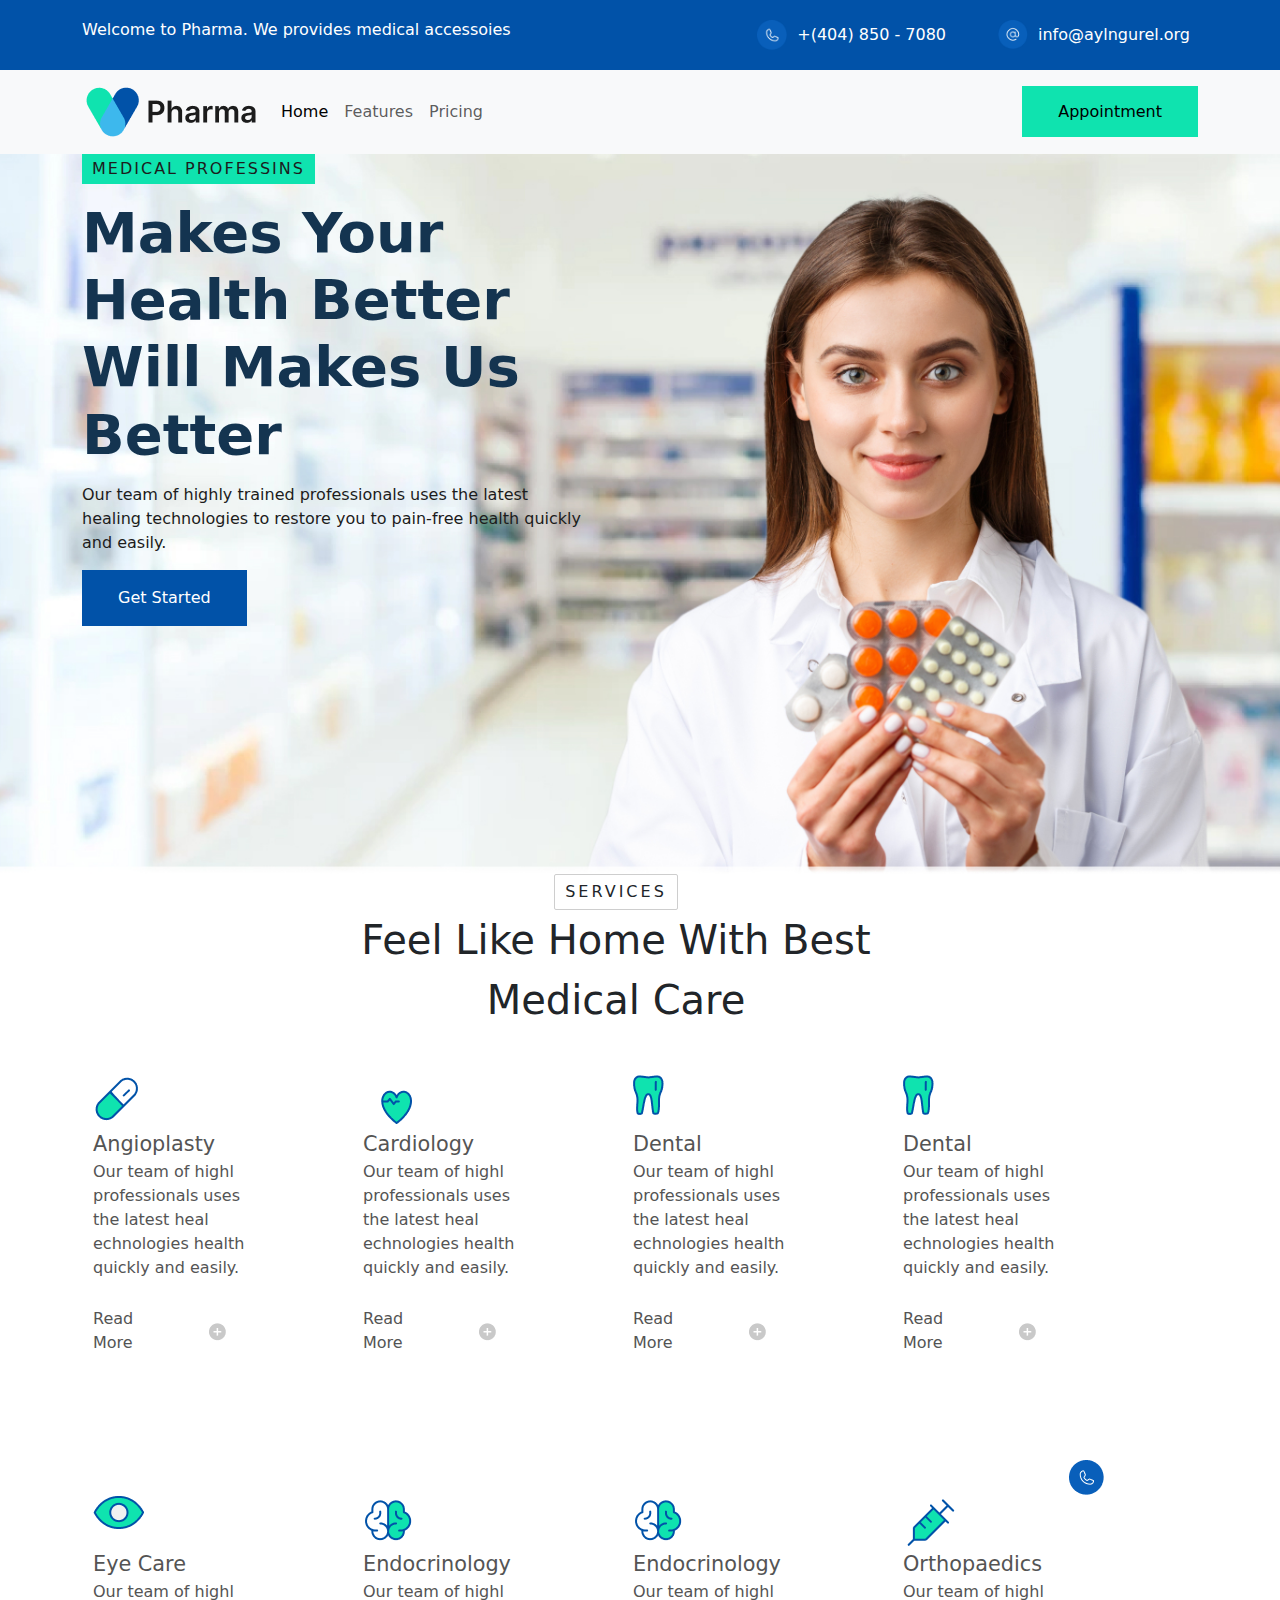
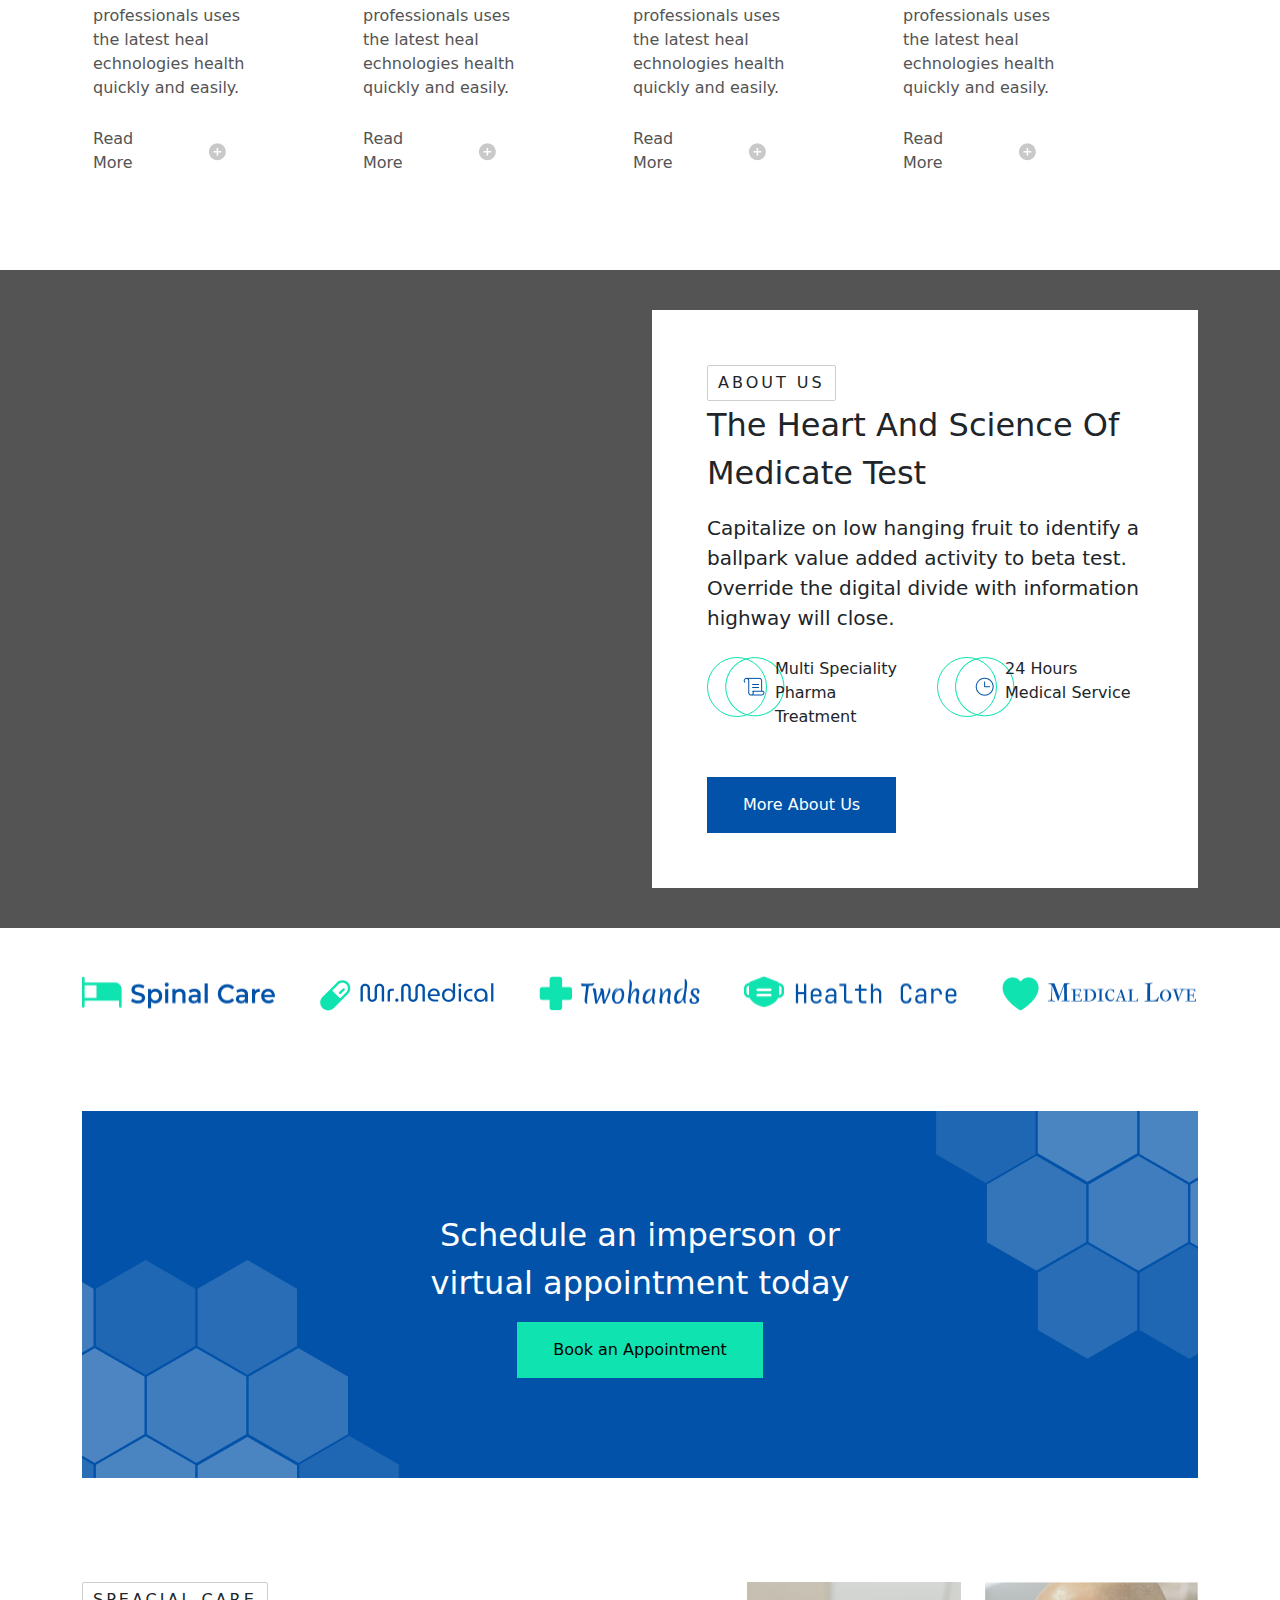
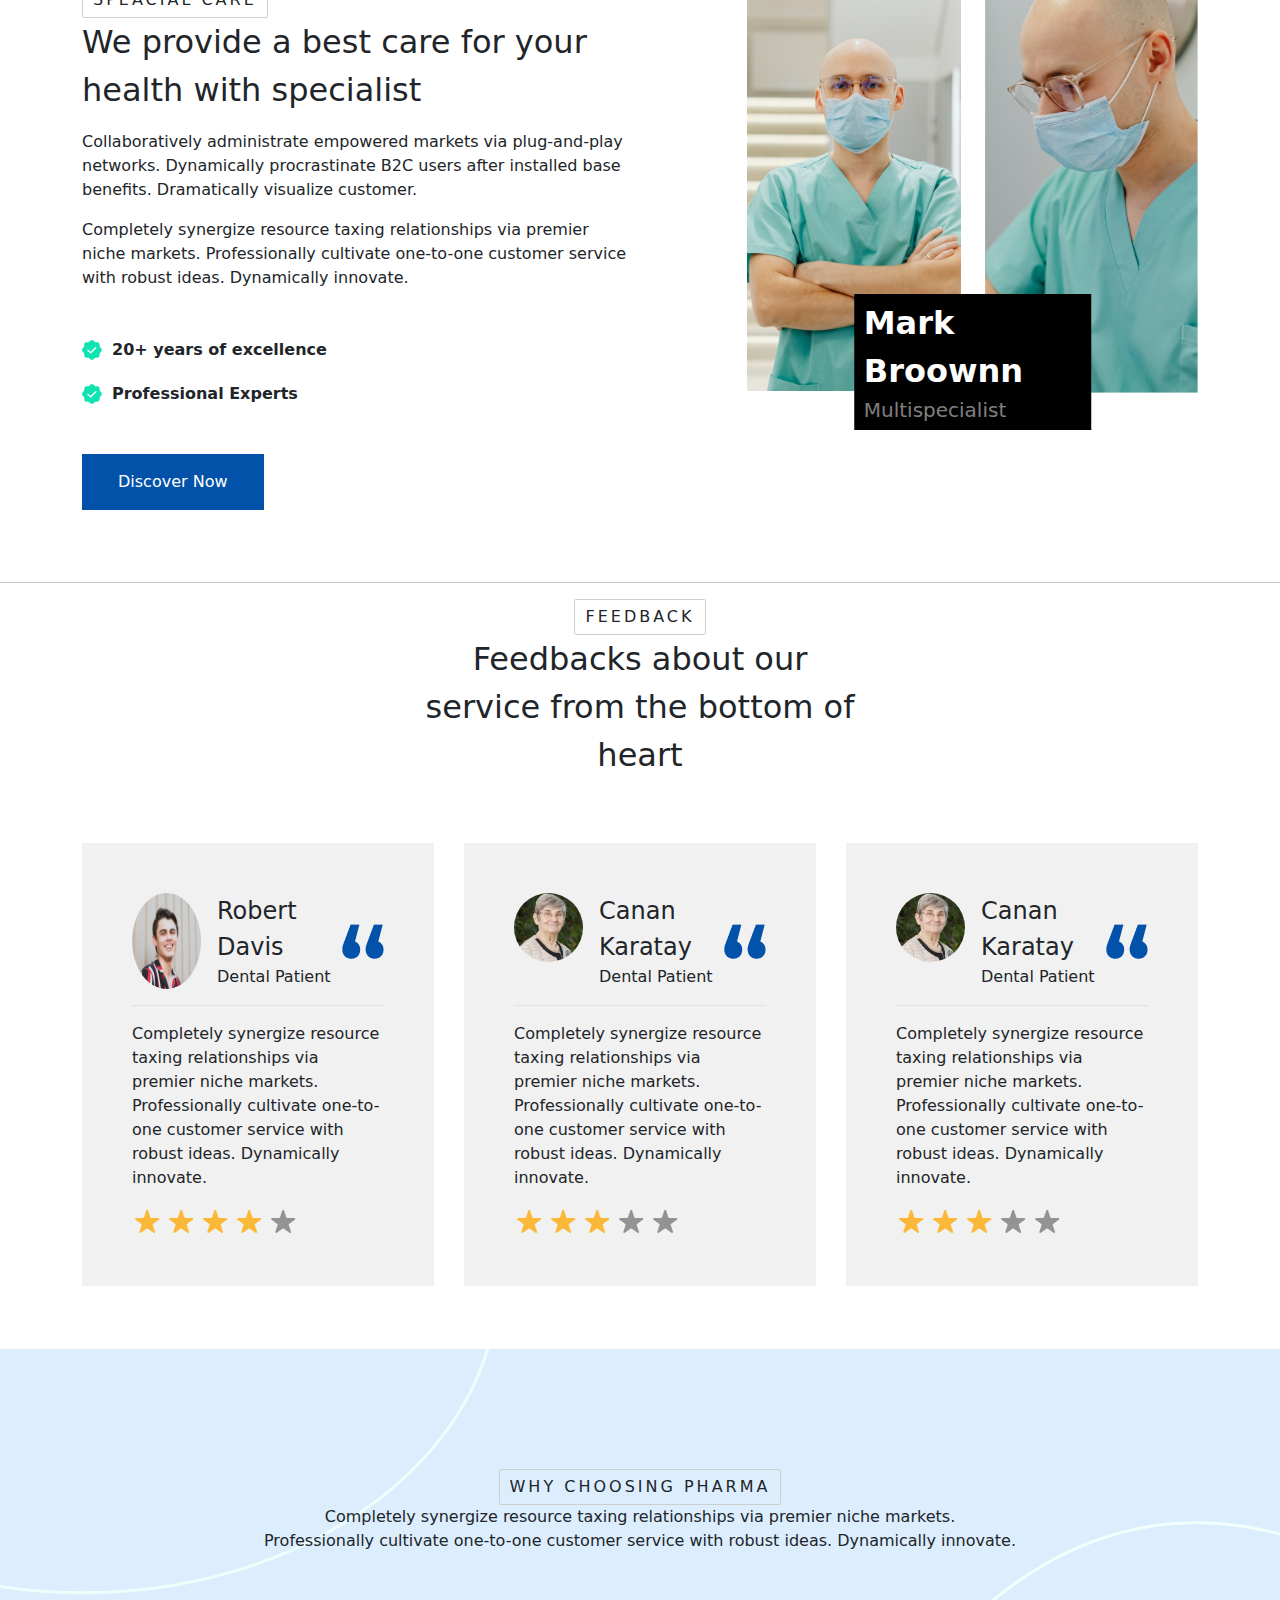
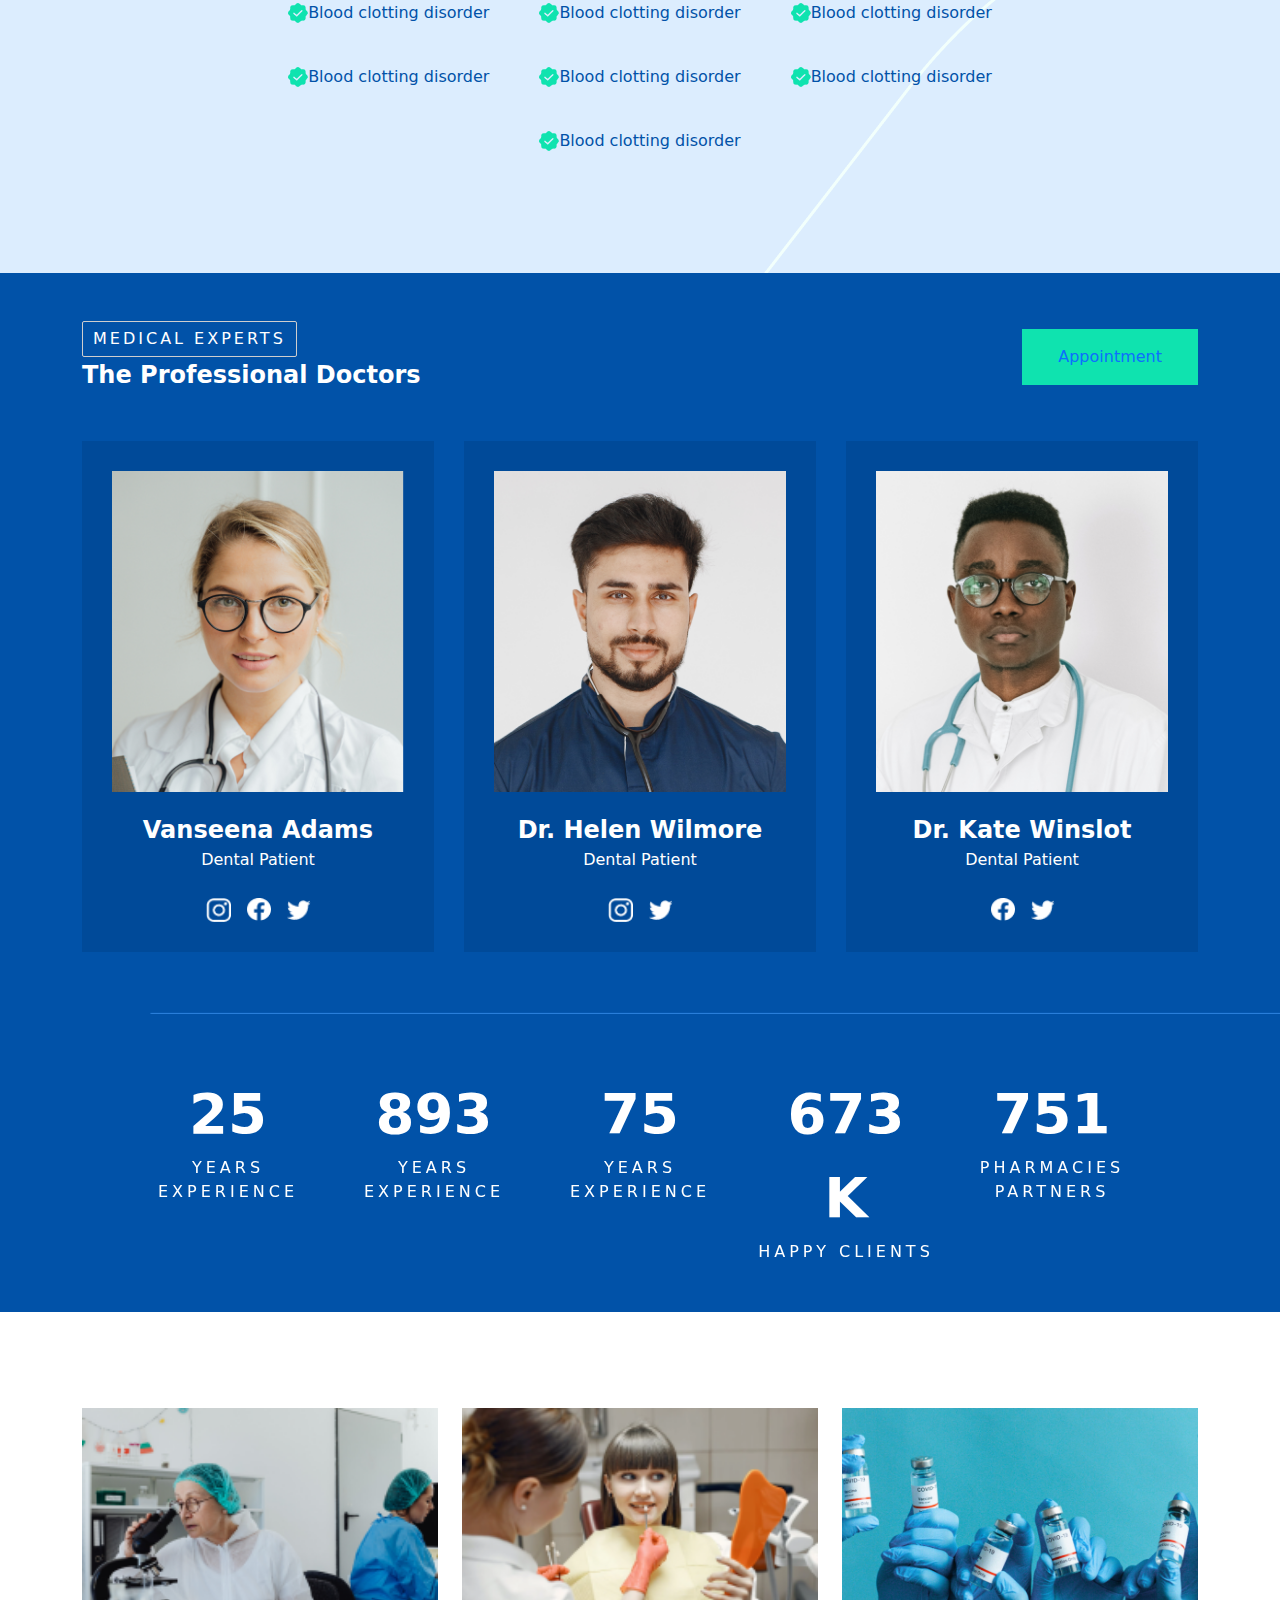
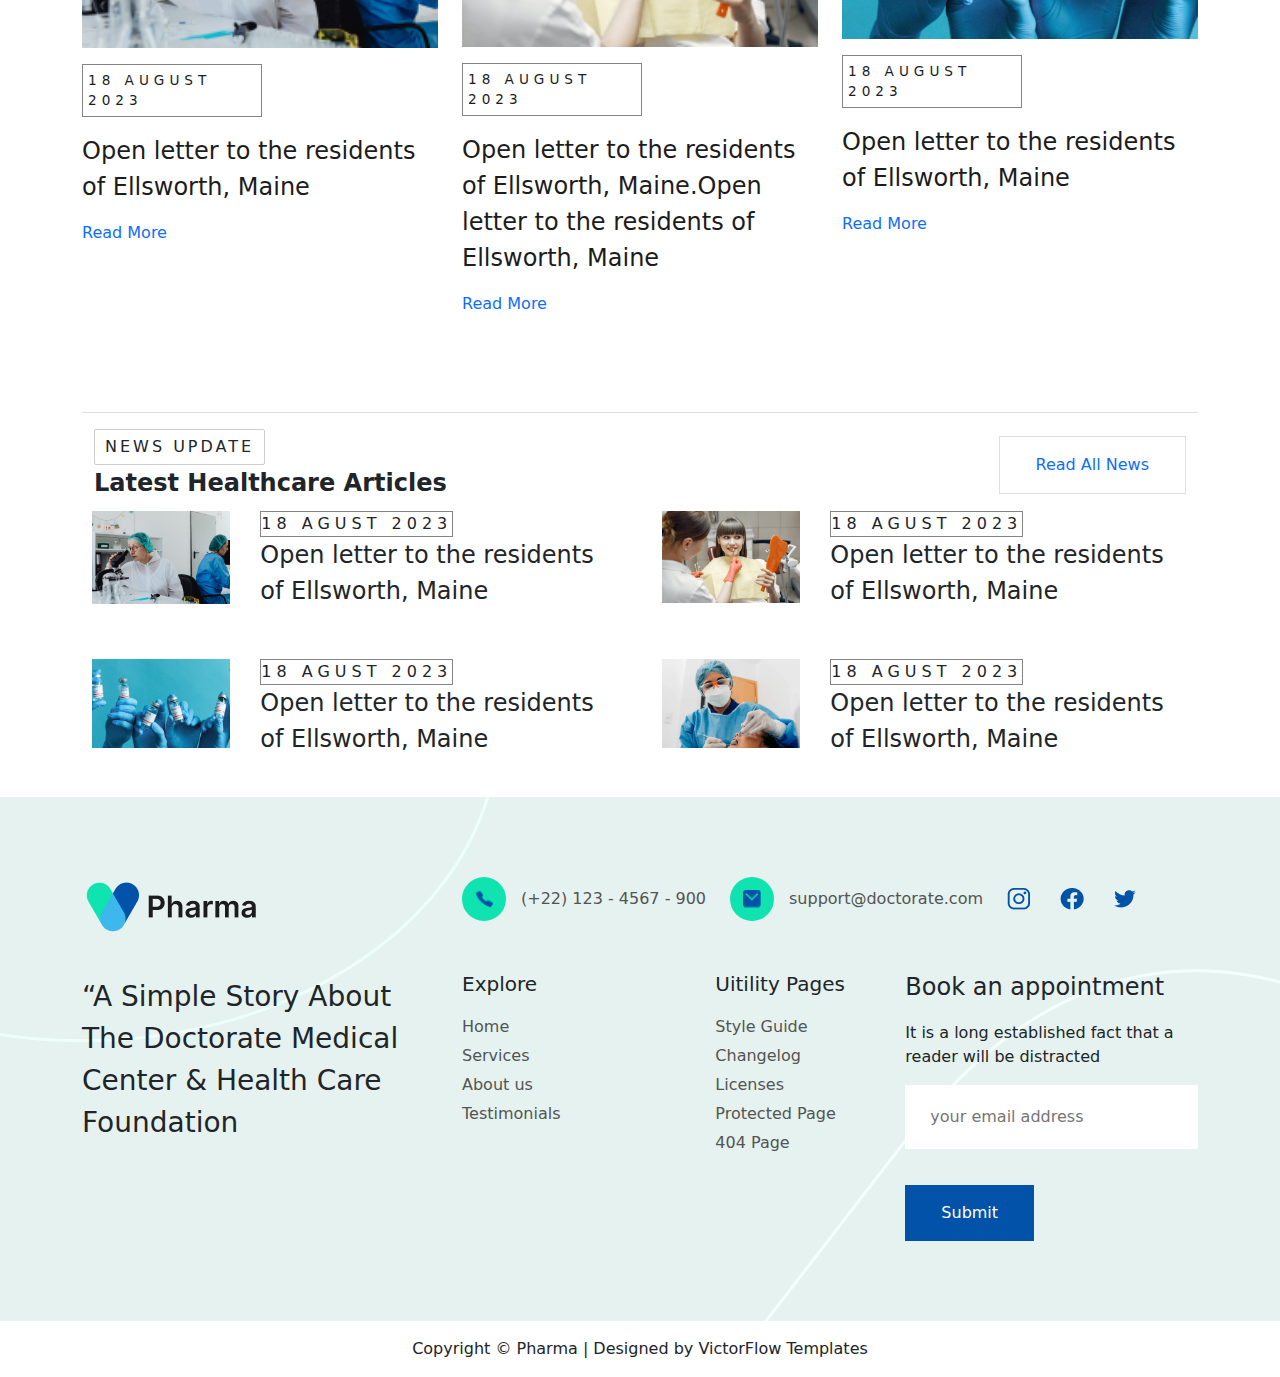
==== index.html @ 12b6156b "init" ====
<!DOCTYPE html>
<html lang="en">

<head>
    <!--Bizim kullandığımz bootstrap'in grid i kütüphane 12 li grid üzerinden devam ediyor ama daha fazla olanları da var.-->
    <meta charset="UTF-8">
    <meta name="viewport" content="width=device-width, initial-scale=1.0">
    <title>Document</title>
    <!--bootstrap cdn ile projeye yüklemiş olduk.css dosyasını buraya/integrity ilgili dosya değişirse html tutayacağı için inmeyecek-->
    <link href="https://cdn.jsdelivr.net/npm/bootstrap@5.3.3/dist/css/bootstrap.min.css" rel="stylesheet"
        integrity="sha384-QWTKZyjpPEjISv5WaRU9OFeRpok6YctnYmDr5pNlyT2bRjXh0JMhjY6hW+ALEwIH" crossorigin="anonymous">


    <link rel="stylesheet" href="assets/css/stlye.css"><!--css dosyasının yolunu kaydediyoruz-->
    <!--swipperdan çektik/ link ve script yerini değiştirdik-->
    <script src="https://cdn.jsdelivr.net/npm/swiper@11/swiper-bundle.min.js"></script>
    <link rel="stylesheet" href="https://cdn.jsdelivr.net/npm/swiper@11/swiper-bundle.min.css" />

</head>

<body>

    <header>
        <div class="top-bar">
            <div class="container"> <!--container class'tır-->
                <div class="row">
                    <div class="col-12 col-lg-6">

                        <span>Welcome to Pharma. We provides medical accessoies</span>
                    </div>

                    <div class="col-12 col-lg-6">
                        <div class="d-flex justify-content-end">
                            <!--gap değeri iki fleximin(kutunun) arasındaki boşluğu sağlıyor-->
                            <a href="tel:+(404) 850 - 7080" class="d-flex gap-2 align-items-center me-4">
                                <i class="icon icon-phone"></i>
                                <span class="me-2"> +(404) 850 - 7080</span>
                            </a>
                            <a href="#" class="d-flex gap-2 align-items-center">
                                <i class="icon icon-mail"></i>
                                <span class=" me-2"> info@aylngurel.org</span>
                            </a>
                        </div>
                    </div>
                </div>
            </div>
        </div>


        <nav class="navbar navbar-expand-lg bg-body-tertiary">
            <div class="container">

                <a class="navbar-brand" href="#">
                    <img src="assets/img/icon/Logo.png" alt="Logo">

                </a>
                <button class="navbar-toggler" type="button" data-bs-toggle="collapse" data-bs-target="#navbarText"
                    aria-controls="navbarText" aria-expanded="false" aria-label="Toggle navigation">
                    <span class="navbar-toggler-icon"></span>
                </button>
                <div class="collapse navbar-collapse" id="navbarText">
                    <ul class="navbar-nav me-auto mb-2 mb-lg-0">
                        <li class="nav-item">
                            <a class="nav-link active" aria-current="page" href="#">Home</a>
                        </li>
                        <li class="nav-item">
                            <a class="nav-link" href="#">Features</a>
                        </li>
                        <li class="nav-item">
                            <a class="nav-link" href="#">Pricing</a>
                        </li>
                    </ul>
                    <span class="navbar-text">
                        <a href="#" class="btn-main-green"> Appointment </a>

                    </span>
                </div>
            </div>
        </nav>
    </header>
    <section>
        <div class="swiper slider--main">
            <div class="swiper-wrapper">
                <div class="swiper-slide">
                    <div class="slider-main">
                        <div class="container position-relative"> <!--çizgilerin dışına çıkmasın diye relative -->
                            <div class="slider-main-content ">
                                <div class="slider-main-content-top-info">
                                    MEDICAL PROFESSINS
                                </div>
                                <div class="slider-main-content-title">
                                    Makes Your Health Better Will Makes Us Better
                                </div>
                                <div class="slider-main-content-desc">
                                    Our team of highly trained professionals uses the latest healing technologies to
                                    restore you to
                                    pain-free health quickly and easily.

                                </div>
                                <a href="#" class="btn-main-blue"> Get Started </a>


                            </div>
                        </div>
                        <img src="assets/img/team/resim.jpg" class="slider-main-img" alt="slider 1">

                    </div>

                </div>
                <div class="swiper-slide">
                    <div class="slider-main">
                        <div class="container position-relative"> <!--çizgilerin dışına çıkmasın diye relative -->
                            <div class="slider-main-content">
                                <div class="slider-main-content-top-info">
                                    MEDICAL PROFESSINS
                                </div>
                                <div class="slider-main-content-title">
                                    Makes Your Health Better Will Makes Us Better
                                </div>
                                <div class="slider-main-content-desc">
                                    Our team of highly trained professionals uses the latest healing technologies to
                                    restore you to
                                    pain-free health quickly and easily.

                                </div>
                                <a href="#" class="btn-main-blue"> Get Started </a>


                            </div>
                        </div>
                        <img src="assets/img/team/resim.jpg" class="slider-main-img" alt="slider 1">

                    </div>

                </div>
            </div>
            <script>
                const swiper = new Swiper(".slider--main", {
                    slidesPerView: 1,
                    spaceBetween: 30,

                });
            </script>


    </section>
    <!--class="w-100" taşma olmasın diye-->

    <section class="me-5">
        <div class="container ">

            <div class="text-center">
                <span class="section-service-title">Services</span>
                <div class="fs-1" fw-medium>Feel Like Home With Best<br> Medical Care</div>
            </div>
            <!--o kutulara service-card dedik. service card hover olduğu durumda content in içine aldık. gizledikten sonra da img göster dedik-->
            <div class="row me-5">
                <!--Angioplasty-->
                <div class="col-12 col-md-6 col-lg-3 mb-4">
                    <div class="service-card">
                        <div class="service-card-hover-img">
                            <img src="assets/img/icon/hospital.png" class="w-100" alt="">
                        </div>
                        <div class="service-card-content">
                            <div class="service-card-img">
                                <img src="assets/img/icon/ilac.png" alt="">
                            </div>
                            <div class="service-card-title">Angioplasty</div>
                            <div class="service-card-desc">Our team of highl professionals uses the latest heal
                                echnologies health quickly and easily.</div>
                            <div class="row">
                                <div class="col">
                                    <a href="#" class="service-card-link">Read More
                                        <img src="assets/img/icon/readmoreicon.png" alt="+">
                                    </a>
                                </div>

                            </div>
                        </div>

                    </div>
                </div>
                <!--Cardiology-->
                <div class="col-12 col-md-6 col-lg-3 mb-4">
                    <div class="service-card">
                        <div class="service-card-hover-img">
                            <img src="assets/img/icon/hospital.png" class="w-100" alt="">
                        </div>
                        <div class="service-card-content">
                            <div class="service-card-img">
                                <img src="assets/img/icon/fixedheart.png" alt="">
                            </div>
                            <div class="service-card-title">Cardiology</div>
                            <div class="service-card-desc">Our team of highl professionals uses the latest heal
                                echnologies health quickly and easily.</div>
                            <div class="row">
                                <div class="col">
                                    <a href="#" class="service-card-link">Read More
                                        <img src="assets/img/icon/readmoreicon.png" alt="+">
                                    </a>
                                </div>

                            </div>
                        </div>

                    </div>


                </div>
                <!--Dental-->
                <div class="col-12 col-md-6 col-lg-3 mb-4">
                    <div class="service-card">
                        <div class="service-card-hover-img">
                            <img src="assets/img/icon/hospital.png" class="w-100" alt="">
                        </div>
                        <div class="service-card-content">
                            <div class="service-card-img">
                                <img src="assets/img/icon/diş.png" alt="">
                            </div>
                            <div class="service-card-title">Dental</div>
                            <div class="service-card-desc">Our team of highl professionals uses the latest heal
                                echnologies health quickly and easily.</div>
                            <div class="row">
                                <div class="col">
                                    <a href="#" class="service-card-link">Read More
                                        <img src="assets/img/icon/readmoreicon.png" alt="+">
                                    </a>
                                </div>

                            </div>
                        </div>

                    </div>

                </div>
                <!--Dental-->
                <div class="col-12 col-md-6 col-lg-3 mb-4">
                    <div class="service-card">
                        <div class="service-card-hover-img">
                            <img src="assets/img/icon/hospital.png" class="w-100" alt="">
                        </div>
                        <div class="service-card-content">
                            <div class="service-card-img">
                                <img src="assets/img/icon/diş.png" alt="">
                            </div>
                            <div class="service-card-title">Dental</div>
                            <div class="service-card-desc">Our team of highl professionals uses the latest heal
                                echnologies health quickly and easily.</div>
                            <div class="row">
                                <div class="col">
                                    <a href="#" class="service-card-link">Read More
                                        <img src="assets/img/icon/readmoreicon.png" alt="+">
                                    </a>
                                </div>

                            </div>
                        </div>

                    </div>

                </div>
                <!--Eye Care-->
                <div class="col-12 col-md-6 col-lg-3 mb-4">
                    <div class="service-card">
                        <div class="service-card-hover-img">
                            <img src="assets/img/icon/hospital.png" class="w-100" alt="">
                        </div>
                        <div class="service-card-content">
                            <div class="service-card-img">
                                <img src="assets/img/icon/eye.png" alt="">
                            </div>
                            <div class="service-card-title">Eye Care</div>
                            <div class="service-card-desc">Our team of highl professionals uses the latest heal
                                echnologies health quickly and easily.</div>
                            <div class="row">
                                <div class="col">
                                    <a href="#" class="service-card-link">Read More
                                        <img src="assets/img/icon/readmoreicon.png" alt="+">
                                    </a>
                                </div>

                            </div>
                        </div>

                    </div>

                </div>
                <!--Endocrinology-->
                <div class="col-12 col-md-6 col-lg-3 mb-4">
                    <div class="service-card">
                        <div class="service-card-hover-img">
                            <img src="assets/img/icon/hospital.png" class="w-100" alt="">
                        </div>
                        <div class="service-card-content">
                            <div class="service-card-img">
                                <img src="assets/img/icon/beyin.png" alt="">
                            </div>
                            <div class="service-card-title">Endocrinology</div>
                            <div class="service-card-desc">Our team of highl professionals uses the latest heal
                                echnologies health quickly and easily.</div>
                            <div class="row">
                                <div class="col">
                                    <a href="#" class="service-card-link">Read More
                                        <img src="assets/img/icon/readmoreicon.png" alt="+">
                                    </a>
                                </div>

                            </div>
                        </div>

                    </div>

                </div>

                <!--Endocrinology-->
                <div class="col-12 col-md-6 col-lg-3 mb-4">
                    <div class="service-card">
                        <div class="service-card-hover-img">
                            <img src="assets/img/icon/hospital.png" class="w-100" alt="">
                        </div>
                        <div class="service-card-content">
                            <div class="service-card-img">
                                <img src="assets/img/icon/beyin.png" alt="">
                            </div>
                            <div class="service-card-title">Endocrinology</div>
                            <div class="service-card-desc">Our team of highl professionals uses the latest heal
                                echnologies health quickly and easily.</div>
                            <div class="row">
                                <div class="col">
                                    <a href="#" class="service-card-link">Read More
                                        <img src="assets/img/icon/readmoreicon.png" alt="+">
                                    </a>
                                </div>

                            </div>
                        </div>

                    </div>

                </div>


                <!--Orthopaedics-->
                <div class="col-12 col-md-6 col-lg-3">
                    <div class="service-card">
                        <i class="service-card-icon-phone">
                            <img src="assets/img/icon/phone.png" alt="">
                        </i>
                        <div class="service-card-hover-img">
                            <img src="assets/img/icon/hospital.png" class="w-100" alt="">
                        </div>
                        <div class="service-card-content">
                            <div class="service-card-img">
                                <img src="assets/img/icon/igne.png" alt="">
                            </div>
                            <div class="service-card-title">Orthopaedics</div>
                            <div class="service-card-desc">Our team of highl professionals uses the latest heal
                                echnologies health quickly and easily.</div>
                            <div class="row">
                                <div class="col">
                                    <a href="#" class="service-card-link">Read More
                                        <img src="assets/img/icon/readmoreicon.png" alt="+">
                                    </a>
                                </div>

                            </div>
                        </div>

                    </div>

                </div>
            </div>


    </section>
    <section class="call-center mb-5">
        <div class="container">
            <div class="row">
                <div class="col-12  col-lg-6 ms-auto">
                    <div class="call-center-card">
                        <span class="section-service-title">About Us</span>
                        <div class="fs-2 fw-normal mb-3">The Heart And Science Of Medicate Test</div>
                        <div class="fs-5 fw-normal">Capitalize on low hanging fruit to identify a ballpark value
                            added activity to beta test. Override the digital divide with information highway will
                            close.</div>
                            <div class="row my-4">
                                <div class="col-6">
                                        <div class="d-flex gap-2"> 
                                            <div class="call-center-card-icon">
                                                <i class="card-icon-1">
                                                    <img src="assets/img/icon/button1.png" alt="">
                                                </i>
                                            </div> 
                                            <span>Multi Speciality Pharma Treatment</span>  
                                        </div>  
                                </div>
                                <div class="col-6">
                                    <div class="d-flex gap-2">
                                        <div class="call-center-card-icon">
                                            <i class="card-icon-1">
                                                <img src="assets/img/icon/button2.png" alt="">
                                            </i>
                                        </div> 
                                        <span>24 Hours Medical Service</span>
                                    </div>
    
                                
                                </div>
                            </div>
                  <a href="#" class="btn-main-blue">More About Us</a>

                    </div>
                </div>
            </div>
    </section>
    <section>
        <div class="brand">
            <div class="container">
                <div class="d-flex flex-wrap gap-4 justify-content-center justify-content-lg-between">
                    <img src="assets/img/icon/1.png" alt="">
                    <img src="assets/img/icon/2.png" alt="">
                    <img src="assets/img/icon/3.png" alt="">
                    <img src="assets/img/icon/4.png" alt="">
                    <img src="assets/img/icon/5.png" alt="">
                </div>
            </div>
        </div>
    </section>
    <section>
        <div class="container mb-5">
            <div class="meeting-wrapper">
                <div class="fs-2 fw-medium meeting-wrapper-content">
                    Schedule an imperson or virtual appointment today
                </div>
                <a href="#" class="btn-main-green text-black">Book an Appointment </a>
                <!--text-black linkin rengini siyah yaptık-->
            </div>
        </div>
    </section>

    <section>
        <div class="container">
            <div class="row py-5">
                <div class="col-12 col-lg-6 my-2">
                    <div class="special-care-wrapper">
                        <span class="section-service-title">SPEACIAL CARE</span>
                        <div class="fs-2 fw-medium mb-3">We provide a best care for your<br> health with specialist
                        </div>
                        <p>
                            Collaboratively administrate empowered markets via plug-and-play networks. Dynamically
                            procrastinate B2C users after installed base benefits. Dramatically visualize customer.
                        </p>
                        <p class="mb-5">
                            Completely synergize resource taxing relationships via premier niche markets. Professionally
                            cultivate one-to-one customer service with robust ideas. Dynamically innovate.
                        </p>
                        <ul class="special-care-list mb-5">
                            <li>
                                20+ years of excellence
                            </li>
                            <li>
                                Professional Experts
                            </li>
                        </ul>
                        <a href="#" class="btn-main-blue">Discover Now</a>
                    </div>

                </div>
                <div class="col-12 col-lg-5 ms-auto special-care-content my-2 ">
                    <div class="special-care-content-info">
                        <span class="d-block fs-2 fw-semibold text-white">Mark Broownn</span>
                        <span class="d-block fs-5 fw-medium text-white-50">Multispecialist</span>
                    </div>
                    <div class="row">
                        <div class="col-6 ">
                            <div class="special-care-content-img">
                                <img src="assets/img/icon/doctor1.png" class="w-100 h-100 object-fit-cover" alt="specialcare">
                            </div>
                        </div>
                        <div class="col-6">
                            <div class="special-care-content-img">
                                <img src="assets/img/icon/doctor2.png" class="w-100 h-100 object-fit-cover" alt="specialcare">
                            </div>
                        </div>
                    </div>
                </div>
            </div>
        </div>
    </section>
    <hr> <!--çizgi oluşturuyor-->
    <section>
        <div class="container">
            <div class="text-center">
                <span class="section-service-title">FEEDBACK</span>
                <div class="fs-2 fw-medium mb-3 mx-auto" style="max-width: 450px;">Feedbacks about our service from the
                    bottom of heart</div>
            </div>
        </div>
        <div class="container py-5">
            <div class="feedback-card-wrapper">
                <div class="swiper  slider--feedback-card">
                    <div class="swiper-wrapper">

                        <div class="swiper-slide">
                            <div class="feedback-card">
                                <div class="d-flex justify-content-between align-items-center pb-3 mb-3 border-bottom">
                                    <div class="d-flex gap-3">
                                        <img src="assets/img/icon/photo1.png" class="rounded-circle" alt="">
                                        <div>
                                            <span class="d-block fs-4">Robert Davis</span>
                                            <span class="d-block fs-6">Dental Patient</span>
                                        </div>
                                    </div>
                                    <img src="assets/img/icon/tirnakicon.png" alt="">
                                </div>

                                <p>Completely synergize resource taxing relationships via premier niche markets.
                                    Professionally cultivate one-to-one customer service with robust ideas.
                                    Dynamically
                                    innovate.</p>
                                <div class="d-flex gap-1">
                                    <i class="icon-star active"></i>
                                    <i class="icon-star active"></i>
                                    <i class="icon-star active"></i>
                                    <i class="icon-star active"></i>

                                    <i class="icon-star "></i>
                                </div>
                            </div>
                        </div>

                        <div class="swiper-slide">
                            <div class="feedback-card">
                                <div class="d-flex justify-content-between align-items-center pb-3 mb-3 border-bottom">
                                    <div class="d-flex gap-3">
                                        <img src="assets/img/icon/canankaratay.webp"
                                            class="rounded-circle object-fit-cover" style="object-position: top"
                                            width="69px" height="69px">
                                        <div>
                                            <span class="d-block fs-4">Canan Karatay</span>
                                            <span class="d-block fs-6">Dental Patient</span>
                                        </div>
                                    </div>
                                    <img src="assets/img/icon/tirnakicon.png" alt="">
                                </div>

                                <p>Completely synergize resource taxing relationships via premier niche markets.
                                    Professionally cultivate one-to-one customer service with robust ideas. Dynamically
                                    innovate.</p>
                                <div class="d-flex gap-1">
                                    <i class="icon-star active"></i>
                                    <i class="icon-star active"></i>
                                    <i class="icon-star active"></i>
                                    <i class="icon-star "></i>

                                    <i class="icon-star "></i>
                                </div>
                            </div>
                        </div>
                        <div class="swiper-slide">
                            <div class="feedback-card">
                                <div class="d-flex justify-content-between align-items-center pb-3 mb-3 border-bottom">
                                    <div class="d-flex gap-3">
                                        <img src="assets/img/icon/canankaratay.webp"
                                            class="rounded-circle object-fit-cover" style="object-position: top"
                                            width="69px" height="69px">
                                        <div>
                                            <span class="d-block fs-4">Canan Karatay</span>
                                            <span class="d-block fs-6">Dental Patient</span>
                                        </div>
                                    </div>
                                    <img src="assets/img/icon/tirnakicon.png" alt="">
                                </div>

                                <p>Completely synergize resource taxing relationships via premier niche markets.
                                    Professionally cultivate one-to-one customer service with robust ideas. Dynamically
                                    innovate.</p>
                                <div class="d-flex gap-1">
                                    <i class="icon-star active"></i>
                                    <i class="icon-star active"></i>
                                    <i class="icon-star active"></i>
                                    <i class="icon-star "></i>

                                    <i class="icon-star "></i>
                                </div>
                            </div>
                        </div>
                    </div>
                </div>
            </div>

        </div>
        <script>
            const swiper2 = new Swiper(".slider--feedback-card", {
                
                slidesPerView: 1,//bütün ekranlarda 2 gözükür kırılım nokrası vermediğim için
                spaceBetween: 15,// tablet ve mobilim 1 görecek
                pagination: {
                    el: ".swiper-pagination",
                    clickable: true,
                },
                breakpoints: {
               
              720: {
              slidesPerView: 2,
              spaceBetween: 30,
               },
               992: {
               slidesPerView: 3,
               spaceBetween: 30,
                },},
              
   
            }
            );

        </script>
    </section>
    <section>
        <div class="why-choose-us">
            <div class="container">
                <div class="text-center mb-5">
                    <span class="section-service-title">WHY CHOOSING PHARMA</span>
                    <p class="text-gray">
                        Completely synergize resource taxing relationships via premier niche markets.<br />
                        Professionally cultivate one-to-one customer service with robust ideas. Dynamically innovate.
                    </p>
                </div>
                <div class="why-choose-us-url">
                    <a href="#">Blood clotting disorder</a>
                    <a href="#">Blood clotting disorder</a>
                    <a href="#">Blood clotting disorder</a>
                    <a href="#">Blood clotting disorder</a>
                    <a href="#">Blood clotting disorder</a>
                    <a href="#">Blood clotting disorder</a>
                    <a href="#">Blood clotting disorder</a>
                </div>
            </div>
        </div>
    </section>
    <section>
        <div class="bg-main-blue py-5 mb-5">
            <div class="container">
                <div class="d-flex justify-content-between align-items-center mb-5">
                    <div>
                        <span class="section-service-title text-white fs-6">MEDICAL EXPERTS</span>
                        <div class="fs-4 fw-semibold text-white">The Professional Doctors</div>
                    </div>
                    <a href="#" class="btn-main-green">Appointment</a>
                </div>
                <div class="swiper slider--team">
                    <div class="swiper-wrapper">
                        <div class="swiper-slide">
                            <div class="team-card">
                                <div class="team-card-img">
                                    <img src="assets/img/team/member-1.png" alt="">
                                </div>
                                <div class="team-card-title">
                                    Vanseena Adams
                                </div>
                                <div class="team-card-desc">
                                    Dental Patient
                                </div>
                                <div class="team-card-social-media">
                                    <a href="#" class="icon-instagram"></a>
                                    <a href="#" class="icon-facebook"></a>
                                    <a href="#" class="icon-twitter"></a>
                                </div>
                            </div>
                        </div>
                        <div class="swiper-slide">
                            <div class="team-card">
                                <div class="team-card-img">
                                    <img src="assets/img/team/member-2.png" alt="">
                                </div>
                                <div class="team-card-title">
                                    Dr. Helen Wilmore
                                </div>
                                <div class="team-card-desc">
                                    Dental Patient
                                </div>
                                <div class="team-card-social-media">
                                    <a href="#" class="icon-instagram"></a>
                                    <a href="#" class="icon-twitter"></a>
                                </div>
                            </div>
                        </div>
                        <div class="swiper-slide mb-5">
                            <div class="team-card ">
                                <div class="team-card-img">
                                    <img src="assets/img/team/member-3.png" alt="">
                                </div>
                                <div class="team-card-title">
                                    Dr. Kate Winslot
                                </div>
                                <div class="team-card-desc">
                                    Dental Patient
                                </div>
                                <div class="team-card-social-media">
                                    <a href="#" class="icon-facebook"></a>
                                    <a href="#" class="icon-twitter"></a>
                                </div>
                            </div>
                        </div>
                    </div>
                </div>
            </div>
            <img src="assets/img/team/line.png" class="team-card-line w-100">
            <div class="container pt-5">
                <div class="swiper slider--istatictic">
                    <div class="swiper-wrapper">
                        <div class="swiper-slide">
                            <div class="card-istatictic">
                                <div class="card-istatictic-number"> 25
                                </div>
                                <div class="card-istatictic-content">Years Experience
                                </div>

                            </div>

                        </div>
                        <div class="swiper-slide">
                            <div class="card-istatictic">
                                <div class="card-istatictic-number"> 893 </div>
                                <div class="card-istatictic-content"> Years Experience </div>

                            </div>

                        </div>
                        <div class="swiper-slide">
                            <div class="card-istatictic">
                                <div class="card-istatictic-number"> 75 </div>
                                <div class="card-istatictic-content"> Years Experience </div>

                            </div>

                        </div>
                        <div class="swiper-slide">
                            <div class="card-istatictic">
                                <div class="card-istatictic-number"> 673 k </div>
                                <div class="card-istatictic-content"> Happy Clients </div>

                            </div>

                        </div>
                        <div class="swiper-slide">
                            <div class="card-istatictic">
                                <div class="card-istatictic-number"> 751 </div>
                                <div class="card-istatictic-content"> Pharmacies Partners </div>

                            </div>

                        </div>
                    </div>

                </div>
            </div>


        </div>
        <script>
            const swiper1 = new Swiper(".slider--team", {
                slidesPerView: 1,
                spaceBetween: 30,
                pagination: {
                    el: ".swiper-pagination",
                    clickable: true,
                },
                breakpoints:{
                    768:{
                slidesPerView: 2,
                spaceBetween: 30,

                    },
                    992:{
                 slidesPerView: 3,
                spaceBetween: 30,

                    }
                }
            });
            const swiperistatistic = new Swiper(".slider--istatictic", {
                slidesPerView: 1,
                spaceBetween: 30,
                breakpoints:{
                    768:{
                        slidesPerView:2,
                        spaceBetween:30,
                    },
                    992:{
                        slidesPerView:5,
                        spaceBetween:30,
                    },
                    
                }

            });
        </script>
    </section>


    <section>
        <div class="container py-5">
            <div class="row">
                <div class="col-4">
                    <div class="blog-card">
                        <div class="blog-card-img mb-3">
                            <img src="assets/img/team/lady.png" alt="blog">
                        </div>
                        <div class="blog-card-info">
                            <div class="blog-card-info-date mb-3">18 August 2023</div>
                            <div class="blog-card-info-title mb-3 ">Open letter to the residents of Ellsworth, Maine
                            </div>
                            <div class="blog-card-info-link mb-3">
                                <a href="#"> Read More </a>
                            </div>

                        </div>
                    </div>


                </div>
                <div class="col-4">
                    <div class="blog-card">
                        <div class="blog-card-img mb-3">
                            <img src="assets/img/team/lady2.png" class="" alt="blog">
                        </div>
                        <div class="blog-card-info mb-3">
                            <div class="blog-card-info-date mb-3">18 August 2023</div>
                            <div class="blog-card-info-title mb-3">Open letter to the residents of Ellsworth, Maine.Open
                                letter to the residents of Ellsworth, Maine
                            </div>
                            <div class="blog-card-info-link mb-3">
                                <a href="#"> Read More </a>
                            </div>

                        </div>
                    </div>


                </div>
                <div class="col-4">
                    <div class="blog-card">
                        <div class="blog-card-img mb-3">
                            <img src="assets/img/team/ilac.png" class=" alt=" blog">
                        </div>
                        <div class="blog-card-info">
                            <div class="blog-card-info-date mb-3">18 August 2023</div>
                            <div class="blog-card-info-title mb-3">Open letter to the residents of Ellsworth, Maine
                            </div>
                            <div class="blog-card-info-link mb-3">
                                <a href="#"> Read More </a>
                            </div>

                        </div>
                    </div>


                </div>

    </section>

    <section>
        <div class="container">
            <div class="d-flex justify-content-between align-items-center pb-3 mb-3 border-bottom">

            </div>
            <div class="container">
                <div class="d-flex justify-content-between align-items-center">
                    <div>
                        <span class="section-service-title text fs-6">News Update</span>
                        <div class="fs-4 fw-semibold text">Latest Healthcare Articles</div>
                    </div>
                    <a href="#" class="btn-main-blue-outline">Read All News</a>
                </div>
            </div>

            <div class="row">
                <div class="col-12 col-lg-6">
                    <div class="featured-blog-card">
                        <div class="featured-blog-card-img">
                            <img src="assets/img/team/lady.png" alt="blog">
                        </div>
                        <div class="featured-blog-card-info">
                            <div class="featured-blog-card-info-time">
                                18 Agust 2023
                            </div>
                            <div class="featured-blog-card-info-title">
                                Open letter to the residents of Ellsworth, Maine

                            </div>
                        </div>



                    </div>
                </div>
                <div class="col-12 col-lg-6">
                    <div class="featured-blog-card">
                        <div class="featured-blog-card-img">
                            <img src="assets/img/team/lady2.png" alt="blog">
                        </div>
                        <div class="featured-blog-card-info">
                            <div class="featured-blog-card-info-time"> 18 Agust 2023 </div>
                            <div class="featured-blog-card-info-title">
                                Open letter to the residents of Ellsworth, Maine

                            </div>

                        </div>


                    </div>
                </div>
            </div>
            <div class="row">
                <div class="col-12 col-lg-6">
                    <div class="featured-blog-card">
                        <div class="featured-blog-card-img">
                            <img src="assets/img/team/lady3.png" alt="blog">
                        </div>
                        <div class="featured-blog-card-info">
                            <div class="featured-blog-card-info-time">
                                18 Agust 2023
                            </div>
                            <div class="featured-blog-card-info-title">
                                Open letter to the residents of Ellsworth, Maine

                            </div>
                        </div>



                    </div>
                </div>
                <div class="col-12 col-lg-6">
                    <div class="featured-blog-card">
                        <div class="featured-blog-card-img">
                            <img src="assets/img/team/lady4.png" alt="blog">
                        </div>
                        <div class="featured-blog-card-info">
                            <div class="featured-blog-card-info-time"> 18 Agust 2023 </div>
                            <div class="featured-blog-card-info-title">
                                Open letter to the residents of Ellsworth, Maine

                            </div>

                        </div>


                    </div>
                </div>
            </div>
        </div>
    </section>
    <footer>
        <div class="end-blog-card">
        <div class="container">
           
                <div class="row">
                    <div class="col-12 col-lg-3 col-xl-4 ">
                        <div class="end-blog-card-left ">
                            <img src="assets/img/team/Logo.png" class="mb-3" alt="">
                            <div class="fs-3 fw-medium mt-4 lh-md ">
                                “A Simple Story About The Doctorate Medical Center & Health Care Foundation
                            </div>

                        </div>
                    </div>
                    <div class="col-12 col-lg-9 col-xl-8 ">
                        
                        <div class="row mb-5  ">
                            <div class="col-12 col-lg-auto">
                                <a href="#" class="end-blog-card-phone">
                                    <i class="icon-phone"></i>
                                    <span>(+22) 123 - 4567 - 900</span>
                                </a>
                            </div>
                            <div class="col-12 col-lg-auto">
                                <a href="#" class="end-blog-card-mail">
                                    <i class="icon-mail"></i>
                                    <span>support@doctorate.com</span>
                                </a>
                            </div>
                            
                            <div class="col-12 col-lg-auto" >

                                <div class="end-blog-card-right-social">
                                    <img src="assets/img/team/Insta.png" alt="">
                                <img src="assets/img/team/f.png" alt="">
                                <img src="assets/img/team/Twiter.png" alt="">
                                </div>

                            </div>
                        </div>
                        <div class="row ">
                            <div class="col-6 col-lg-4 mb-3">
                                <div class="end-blog-card-right">
                                    <div class="fs-5 fw-medium mb-3">
                                        Explore
                                    </div>
                                    <a href="#">Home</a>
                                    <a href="#">Services</a>
                                    <a href="#">About us</a>
                                    <a href="#">Testimonials</a>
                                </div>
                            </div>
                            <div class="col-6 col-lg-3 mb-3">
                                <div class="end-blog-card-right">
                                    <div class="fs-5 fw-medium mb-3">
                                        Uitility Pages
                                    </div>
                                    <a href="#">Style Guide</a>
                                    <a href="#">Changelog</a>
                                    <a href="#">Licenses</a>
                                    <a href="#">Protected Page</a>
                                    <a href="#">404 Page</a>
                                </div>
                            </div>
                            
                            <div class="col-12 col-lg-5">
                                <div class="end-blog-card-third">
                                    <div class="end-blog-card-right-third"></div>
                                    <div class="end-blog-card-right-third-title mb-3">
                                        Book an appointment
                                    </div>
                                    <div class="end-blog-card-right-third-desc mb-3">It is a long established fact that a
                                        reader will be distracted</div>
                                        <input type="email" name="" id="" class="end-blog-card-right-third-input mb-3" placeholder="your email address"
                                        >
                                       
                                    <div class="end-blog-card-right-third-button ">
                                        <a href="#" class="btn-main-blue "> Submit </a>

                                    
                                </div>
                            </div>
                        </div>

                    </div>
                </div>
            </div>
        </div>

    </footer>
    <div class="bg-white text-center py-3">
        <span>Copyright © Pharma | Designed by VictorFlow Templates </span>
    </div>

    <!--bu hep aşağıda-->
    <!--35 cdn'ini body içine kaydediyoruz. "integrity"= şey gibi dosya yükle ama sunucunun ileride hacklenmesi durumunda ve bu yolu dosya yükle ama haklenmesi durumunda-->
    <script src="https://cdn.jsdelivr.net/npm/bootstrap@5.3.3/dist/js/bootstrap.bundle.min.js"
        integrity="sha384-YvpcrYf0tY3lHB60NNkmXc5s9fDVZLESaAA55NDzOxhy9GkcIdslK1eN7N6jIeHz"
        crossorigin="anonymous"></script>


</body>

</html>
---- assets/css/stlye.css ----
@charset "UTF-8";
:root {
  --main-blue: #0152A8;
  --main-green: #0fe3af;
}

.bg-main-blue {
  background-color: var(--main-blue);
}

.bg-main-green {
  background-color: var(--main-green);
}

body {
  background-color: #ffffff;
}

/*class lar üzerinden özellik değiştirmesi daha mantıklı id'lerden ziyade. bunu da "." koyup yapıyoruz*/
.top-bar {
  background-color: #0152A8;
  color: #FFFFFF;
  padding-top: 18px;
  padding-bottom: 18px;
}

.top-bar a {
  padding-left: 18px;
  color: #FFFFFF;
}

a {
  text-decoration: none;
}

/* ortak özellikler için bir class oluşturduk kod tekrarından kaçınmak için*/
.top-bar .icon {
  display: inline-block;
  background-color: #0152A8;
  width: 34px;
  height: 34px;
  border-radius: 50%;
}

/*Bu trickle html tarafında icon diye classım var ve bu icon class ından sonra "." koyuyoruz . topbar dan sonra boşluk varsa içinde demek yoksa yanında demek*/
.top-bar .icon.icon-phone {
  background-image: url("../img/icon/phone.png");
  background-size: 30px;
  background-repeat: no-repeat;
  background-position: center;
}

.top-bar .icon.icon-mail {
  background-image: url("../img/icon/mail.png");
  background-size: 30px;
  background-repeat: no-repeat;
  background-position: center;
}

.btn-main-green {
  background-color: #0FE3AF;
  /* padding-top: 16px;
  padding-bottom: 16px;
  padding-left: 36px;
  padding-right: 36px;*/
  /*padding: 16px 36px 16px 36px ;*/
  padding: 16px 36px;
  /*ilk değer y ekseni, ikinci değer x ekseni */
  text-decoration: none;
}

.btn-main-blue {
  display: inline-block;
  background-color: #0152A8;
  text-decoration: none;
  color: #fff;
  padding: 16px 36px;
  border: none;
  outline: none;
}
.btn-main-blue-outline {
  border: 1.5px solid #dfdfdf;
  padding: 16px 36px;
}

.card-istatictic {
  color: #ffffff;
  text-align: center;
  max-width: 1000px;
}
.card-istatictic-number {
  font-size: 3.5rem;
  font-weight: 600;
}
.card-istatictic-content {
  text-transform: uppercase;
  gap: 5px;
  letter-spacing: 4px;
  font-weight: 100;
}

.service-card {
  /* background: #FFFFFF;/*performans kaybettiriyor mikro düzeyde de olsa*/
  background-color: #FFFFFF;
  /*background color gibi net kodlar yazıyoruz ve okunaklılık açısından da daha iyi yoksa aralarında çok fark yok*/
  padding: 45px 35px;
  gap: 6px;
  flex-direction: column;
  display: flex;
  position: relative;
}

.service-card-hover-img {
  display: none;
}

.service-card-hover-img img {
  display: block;
  width: 100%;
  height: 100%;
}

.service-card:hover .service-card-hover-img {
  display: block;
  /* üzerinde tıklamdığında gide*/
}

.service-card:hover .service-card-content {
  display: none;
}

.service-card-img {
  width: 54px;
  height: 54px;
}

.service-card-title {
  position: relative;
  font-size: 1.3rem;
  font-weight: 500;
  color: #545454;
}

.service-card-desc {
  color: #545454;
}

.service-card-link {
  color: #545454;
  display: flex;
  align-items: center;
}

.service-card-link::after {
  content: "";
  display: inline-block;
  background-image: url("../img/icon/readmoreicon.png");
}

.service-card-icon-phone {
  position: absolute;
  top: 10px;
  right: 10px;
  display: inline;
  background-image: url("../img/icon/phone.png");
  background-size: 20px;
  background-repeat: no-repeat;
  background-position: center;
}

.section-service-title {
  text-transform: uppercase;
  letter-spacing: 3px;
  /* kelimenin her harf araslerinin 3px açıldı*/
  border: 0.5px solid #CECECE;
  /*ilki çizgi kalınlığı ,solid=düz çizgi, üçüncü de renk*/
  padding: 5px 10px;
  /*1 yukarı 2 sağ 3 aşağı 4 sola. burada solu yazmadık sol değeri sağın aynısını alıyor*/
  border-radius: 2px;
  transition: all 300ms;
  /*arka plan rengi y*/
  display: inline-block;
}

.section-service-title2 {
  background-color: #0152A8;
  padding: 16px 36px;
  color: #FFFFFF;
}

.section-service-title:hover {
  background-color: #CECECE;
  border-color: #1c1c1c;
}

.brand {
  margin-bottom: 100px;
}

.call-center {
  background-color: #545454;
  background-repeat: no-repeat;
  background-size: cover;
  background-position: bottom top;
  padding: 40px 0;
  background-image: url("../img/team/call.png");
  background-attachment: fixed;
}

.btn-main-blue {
  background-color: #0152A8;
  padding: 16px 36px;
  color: #ffffff;
}

.call-center-card {
  background-color: #FFFFFF;
  padding: 55px;
}

.call-center-card-icon {
  display: flex;
  align-items: center;
  justify-content: center;
  width: 60px;
  height: 60px;
  border: 1px solid #0FE3AF;
  border-radius: 50%;
  flex-shrink: 0;
}

.call-center-card-icon .card-icon-1 {
  display: inline-block;
  width: 24px;
  border-radius: 50%;
  background-repeat: no-repeat;
  background-position: center;
}

.meeting-wrapper {
  background-color: var(--main-blue, #1a8953);
  background-image: url(../img/icon/sagpetek.png), url(../img/icon/solpetek.png);
  /*biri birini ezmesin diye alt alta değil de virgülle ayırdık*/
  background-repeat: no-repeat;
  /*birden fazla olmasın diye tekrarlamayı kapattık*/
  background-position: right top, bottom left;
  /*sağ üste aldık top right da aynı şey ikinciyi virgülle ayırdık*/
  display: flex;
  justify-content: center;
  /*ortaladık*/
  align-items: center;
  /*ortaladık*/
  flex-direction: column;
  /*butonu aşağı almış olduk*/
  text-align: center;
  /*yazıyı ortaladık*/
  gap: 15px;
  padding: 100px 2rem;
}

.meeting-wrapper-content {
  max-width: 500px;
  /*br kullanmadan satır aşağı yapma 500ün üstü bi alt satıra atar*/
  color: #ffffff;
}

.special-care-list {
  padding-left: 0;
}

.special-care-list li {
  background-image: url(../img/icon/tik.png);
  margin-bottom: 20px;
  background-repeat: no-repeat;
  background-position: left center;
  list-style: none;
  /*listedeki noktayı kaldırdır*/
  padding-left: 30px;
  /* 30 sola kaydı ikon*/
  font-weight: 600;
}

.special-care-img img {
  width: 100%;
  height: 100%;
}

.special-care-content {
  display: flex;
  /*sağı solu eşitlemek için*/
  position: relative;
}

.special-care-content-info {
  background-color: #000000;
  padding: 5px 10px;
  position: absolute;
  /*özgürleşti*/
  bottom: 80px;
  left: 177px;
  left: 50%;
  transform: translateX(-50%);
}

.feedback-card {
  background-color: #F1F1f1;
  padding: 50px;
  margin-bottom: 15px;
}

.icon-star {
  display: inline-block;
  background-image: url("../img/icon/star-active.png");
  /*starın gri rengini*/
  background-position: center;
  background-repeat: no-repeat;
  width: 30px;
  height: 30px;
  /*&-title*/
}
.icon-star.active {
  /*.icon-star.active yıldızlara renk verdik*/
  /* bolşuk varsa içinde ,boşluk yoksa yanında*/
  background-image: url(../img/icon/star.png);
}

.why-choose-us {
  background-color: #dcedfe;
  background-image: url("../img/team/line-1.png"), url("../img/team/line-2.png");
  background-repeat: no-repeat;
  background-position: top left, right bottom;
  padding: 120px 0;
}

.why-choose-us-url {
  display: flex;
  flex-wrap: wrap;
  justify-content: center;
  -moz-column-gap: 50px;
  column-gap: 50px;
  row-gap: 40px;
  max-width: 910px;
  margin-left: auto;
  margin-right: auto;
}

.why-choose-us-url a {
  display: inline-flex;
  align-items: center;
  color: #0152a8;
}

.why-choose-us-url a::before {
  content: "";
  display: inline-block;
  background-image: url("../img/icon/tik.png");
  background-size: contain;
  background-position: center;
  width: 20px;
  height: 20px;
  margin-right: 5px   ;
}

.team-card {
  background-color: #004a99;
  padding: 30px;
}
.team-card-img {
  margin-bottom: 20px;
}
.team-card-img img {
  width: 100%;
  height: 100%;
}
.team-card-line {
  margin-left: 150px;
}
.team-card-title {
  color: #ffffff;
  font-weight: 600;
  font-size: 1.5rem;
  text-align: center;
}
.team-card-desc {
  color: #ffffff;
  font-weight: 300;
  text-align: center;
}
.team-card-social-media {
  display: flex;
  align-items: center;
  justify-content: center;
  margin-top: 25px;
  gap: 15px;
}
.team-card-social-media a {
  display: inline-block;
  width: 25px;
  height: 25px;
  color: #ffffff;
  text-decoration: underline;
  background-repeat: no-repeat;
  background-position: center;
  background-size: contain;
}
.team-card-social-media a.icon-instagram {
  background-image: url("../img/team/whiteinsta.png");
}
.team-card-social-media a.icon-facebook {
  background-image: url("../img/team/facebook.png");
}
.team-card-social-media a.icon-twitter {
  background-image: url("../img/team/whitetwiter.png");
}

.swiper-slide .slider-main-content {
  visibility: hidden;
  opacity: 0;
}

.swiper-slide-active .slider-main-content {
  opacity: 1;
  visibility: visible;
}

.slider-main {
  --slider-height: 30vh;
}
@media (min-width: 768px) {
  .slider-main {
    --slider-height: 80vh;
  }
}
.slider-main-content {
  display: flex;
  align-items: flex-start;
  position: absolute;
  max-width: 500px;
  justify-content: center;
  gap: 15px;
  flex-direction: column;
  transition: all 1000ms;
  max-width: 500px;
}
.slider-main-content-top-info {
  display: inline-block;
  padding: 3px 10px;
  /* background-color: $mainGreen;*/
  background-color: var(--main-green);
  letter-spacing: 2px;
  text-transform: uppercase;
  color: #1c1c1c;
}
.slider-main-content-title {
  font-size: 1rem;
  font-weight: 700;
  line-height: 120%;
  /*bir kelimeni bir satırda tuttuğu yükseklik ve px olarak verilmez*/
  color: #143450;
}
@media (min-width: 768px) {
  .slider-main-content-title {
    font-size: 3.5rem;
  }
}
.slider-main-content-desc {
  font-size: 1rem;
  color: #1c1c1c;
}
.slider-main-img {
  width: 100%;
  height: var(--slider-height);
  -o-object-fit: cover;
     object-fit: cover;
}

.slider--istatictic {
  color: #FFFFFF;
  gap: 15px;
  text-align: center;
  text-transform: uppercase;
  max-width: 1000px;
}
.slider--istatictic-number {
  gap: 15px;
  font-size: 3.5rem;
  font-weight: 600;
}
.slider--istatictic-content {
  letter-spacing: 4px;
  gap: 5px;
  font-weight: 100;
  line-height: 170%;
}

.blog-card {
  letter-spacing: 20;
  gap: 15;
}
.blog-card-img img {
  width: 100%;
}
.blog-card-info {
  display: flex;
  flex-direction: column;
  align-items: flex-start;
  gap: 10;
}
.blog-card-info-date {
  display: inline;
  padding: 5px;
  text-transform: uppercase;
  /*blog-card-info-date*/
  color: #1C1C1C;
  width: 180px;
  border: 1px solid #858383;
  font-weight: 200;
  letter-spacing: 5px;
  font-size: 0.85rem;
}
.blog-card-info-title {
  color: #1c1c1c;
  font-weight: 500;
  font-size: 20px;
  font-size: 1.5rem;
  display: -webkit-box;
  -webkit-line-clamp: 2;
  line-clamp: 2;
  overflow: hidden;
  text-overflow: ellipsis;
}

.featured-blog-card {
  padding: 10px;
  display: flex;
  margin-bottom: 30px;
}
.featured-blog-card-img {
  width: 220px;
  margin-right: 30px;
}
.featured-blog-card-img img {
  -o-object-fit: cover;
     object-fit: cover;
  width: 100%;
}
.featured-blog-card-info-time {
  letter-spacing: 5px;
  text-transform: uppercase;
  border: 1px solid #858383;
  display: inline-block;
}
.featured-blog-card-info-title {
  font-weight: 500;
  font-size: 20px;
  font-size: 1.5rem;
}

.end-blog-card {
  background-color: #e5f2ef;
  background-image: url("../img/team/line-1.png"), url("../img/team/line-2.png");
  background-repeat: no-repeat;
  background-position: top left, right bottom;
  padding: 80px 0;
}
.end-blog-card-phone, .end-blog-card-mail {
  display: flex;
  align-items: center;
  gap: 15px;
  color: #545454;
}
.end-blog-card .icon-phone,
.end-blog-card .icon-mail {
  display: inline-block;
  background-color: var(--main-green);
  background-repeat: no-repeat;
  background-size: 18px 18px;
  background-position: center;
  width: 44px;
  height: 44px;
  border-radius: 50%;
  flex-shrink: 0;
}
.end-blog-card .icon-phone {
  background-image: url("../img/team/phone.png");
}
.end-blog-card .icon-mail {
  background-image: url("../img/team/mail.png");
}
.end-blog-card-left-info {
  font-weight: 300;
  font-size: 20px;
}
.end-blog-card-right-social {
  display: flex;
  align-items: center;
  height: 100%;
  gap: 30px;
}
@media (min-width: 992px) {
  .end-blog-card-right-social {
    justify-content: flex-end; /*992 den büyükse çalışacak içine yazdığımız kodlar*/
  }
}
.end-blog-card-right a {
  display: block;
  color: #545454;
  font-weight: 500;
  margin-bottom: 5px;
}
.end-blog-card-right-first-title {
  font-weight: 500;
  font-size: 20px;
  font-size: 1.5rem;
}
.end-blog-card-right-first-info {
  display: block;
}
.end-blog-card-right-second-title {
  font-weight: 500;
  font-size: 20px;
  font-size: 1.5rem;
}
.end-blog-card-right-third-title {
  font-weight: 500;
  font-size: 20px;
  font-size: 1.5rem;
}
.end-blog-card-right-third-button {
  border: 5px;
  margin-top: 20px;
}
.end-blog-card-right-third-input {
  border: none;
  outline: none;
  width: 100%;
  padding: 20px 25px;
  background-color: #ffffff;
}

@media (min-width: 992px) {
  .hidden-mobile {
    display: none;
  }
} /*991 pixel olduğu an kod yok olur+kod sayfaya çağrılmaz,gelmez. 992 pixelden büyükse classlar çalışır+@media nın olayı bu*//*# sourceMappingURL=stlye.css.map */
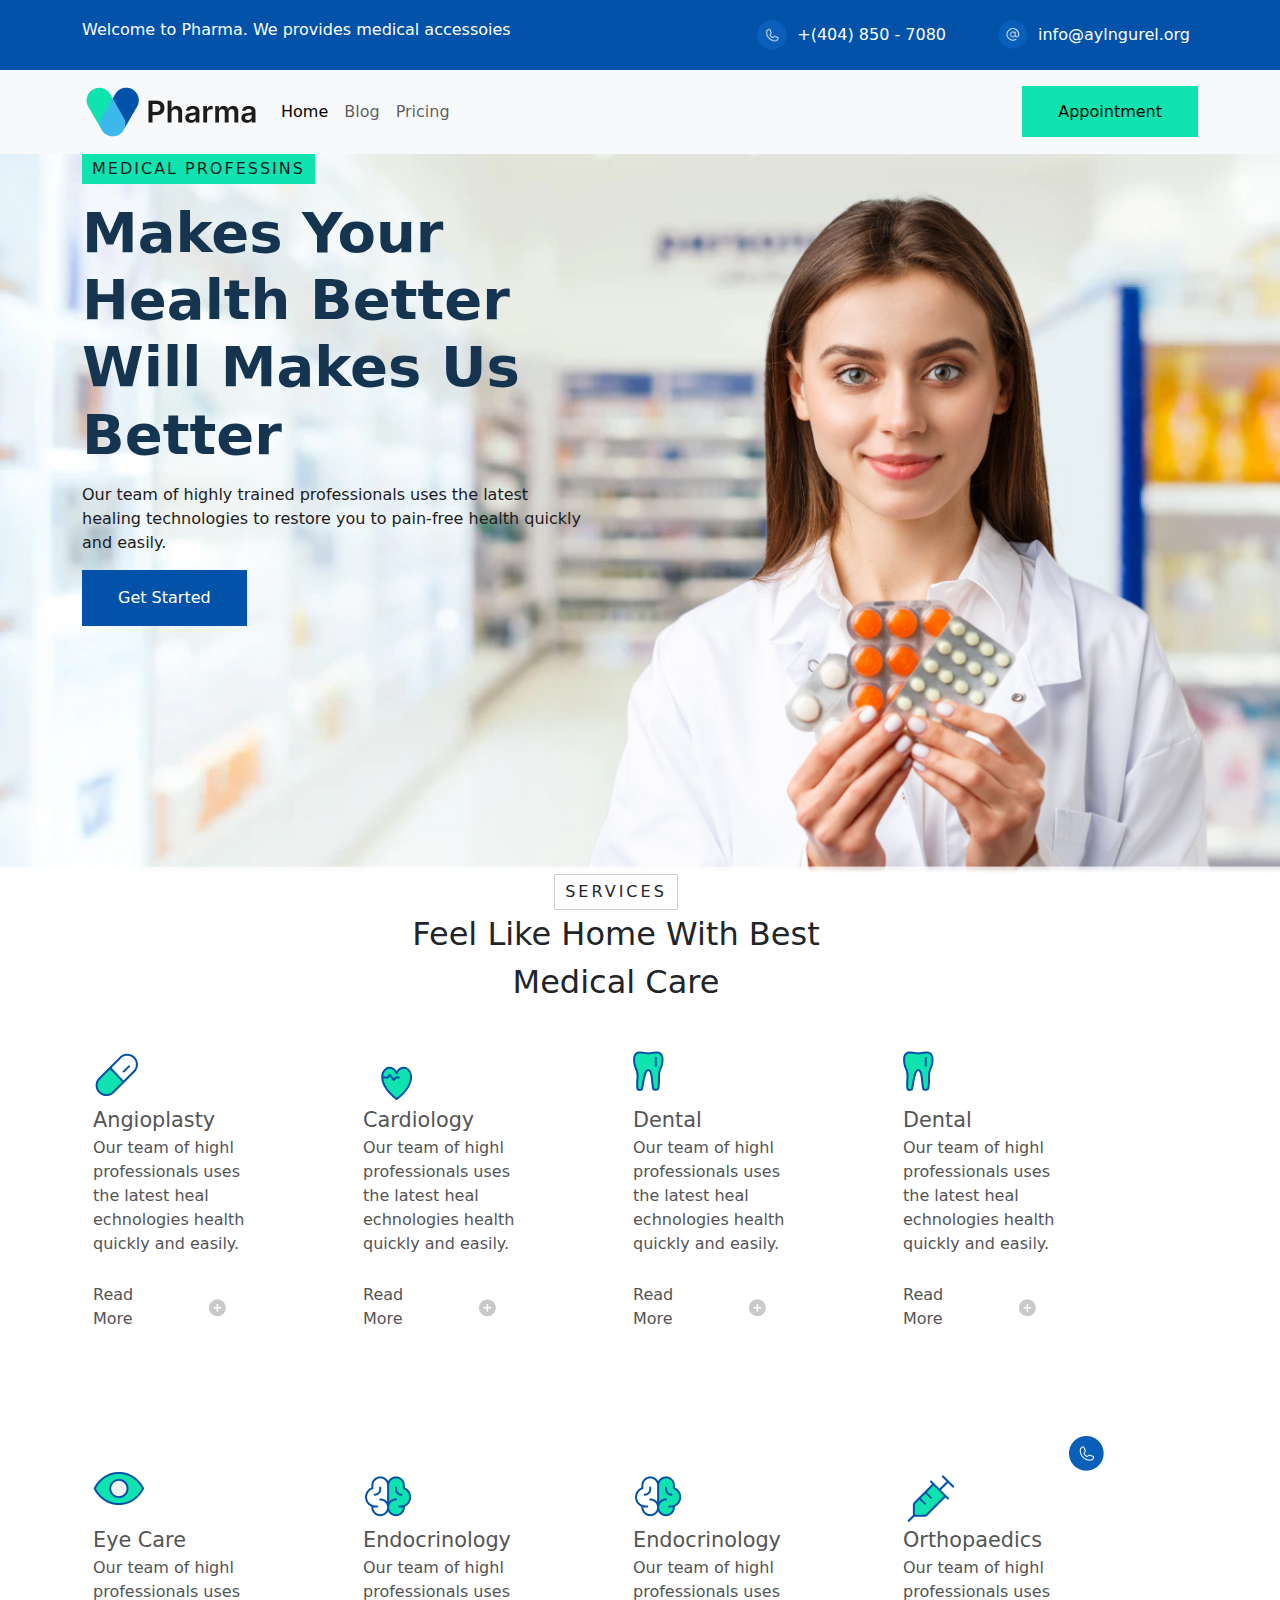
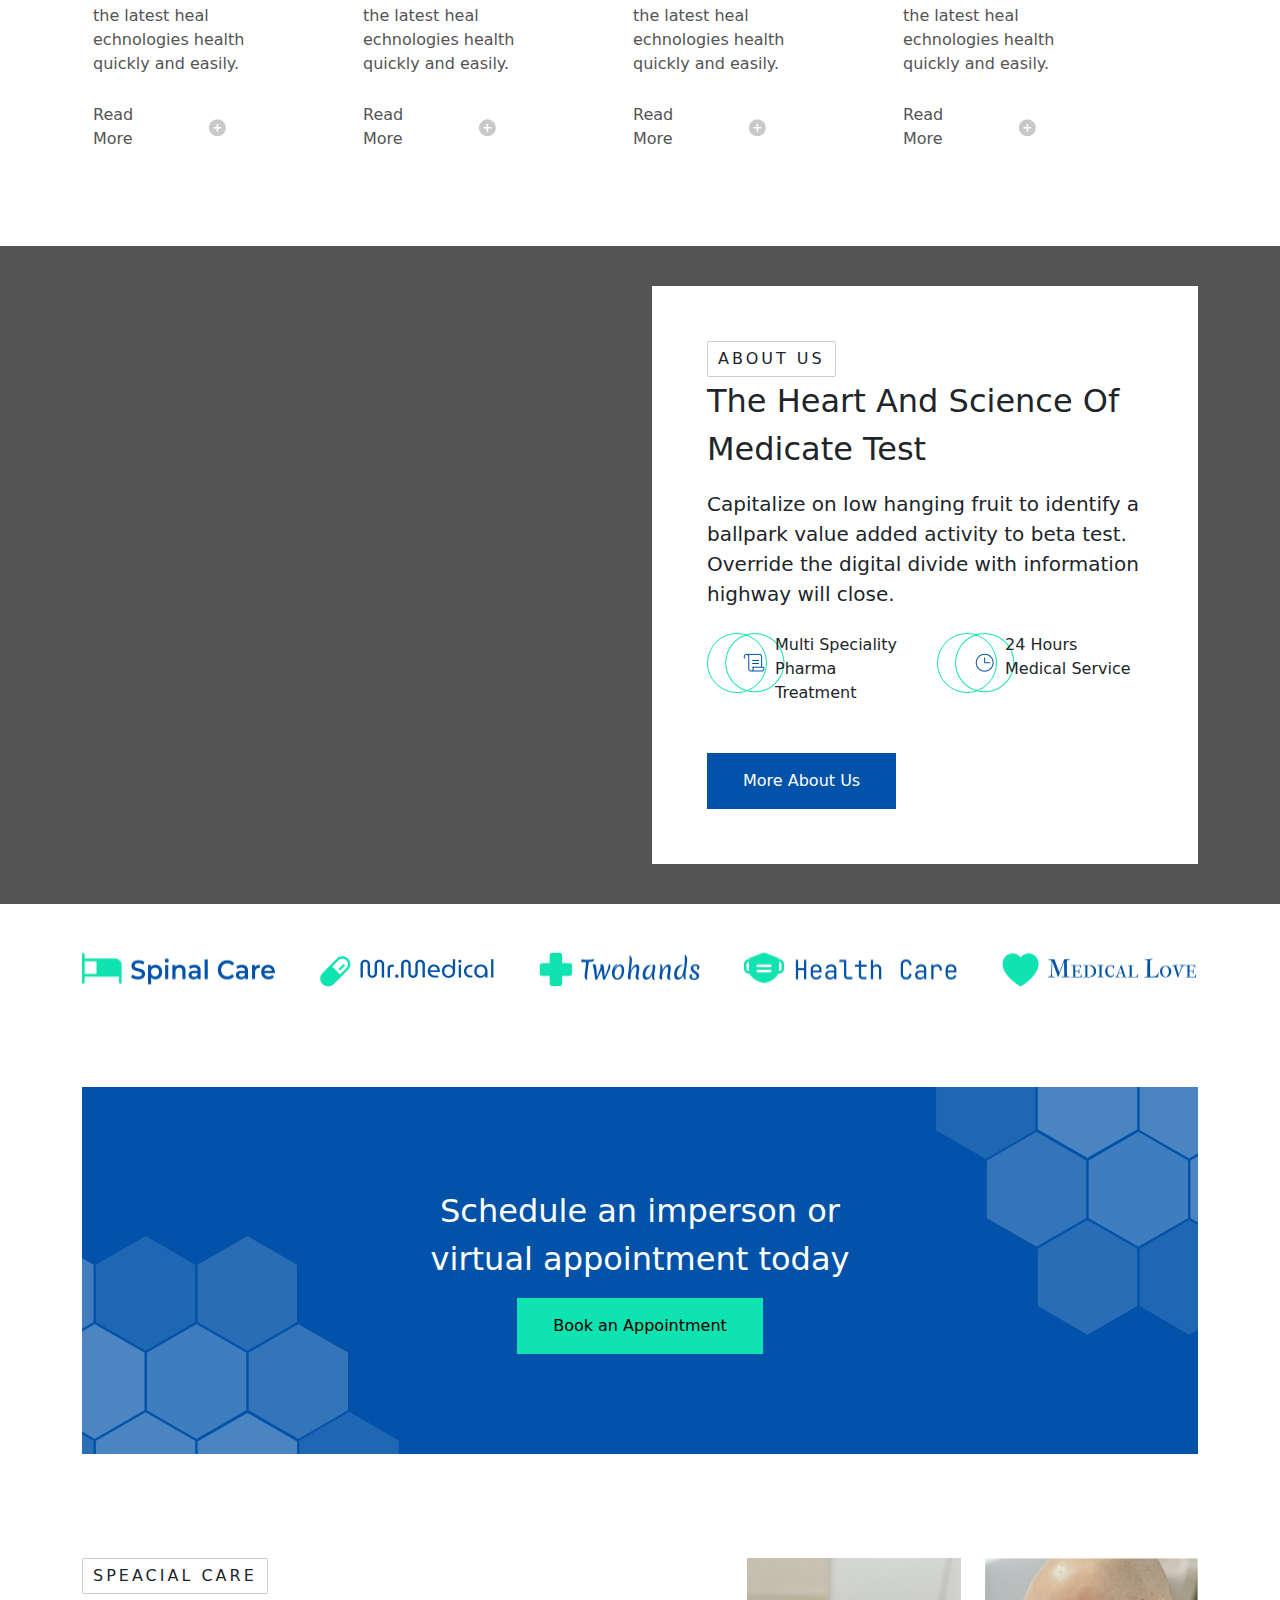
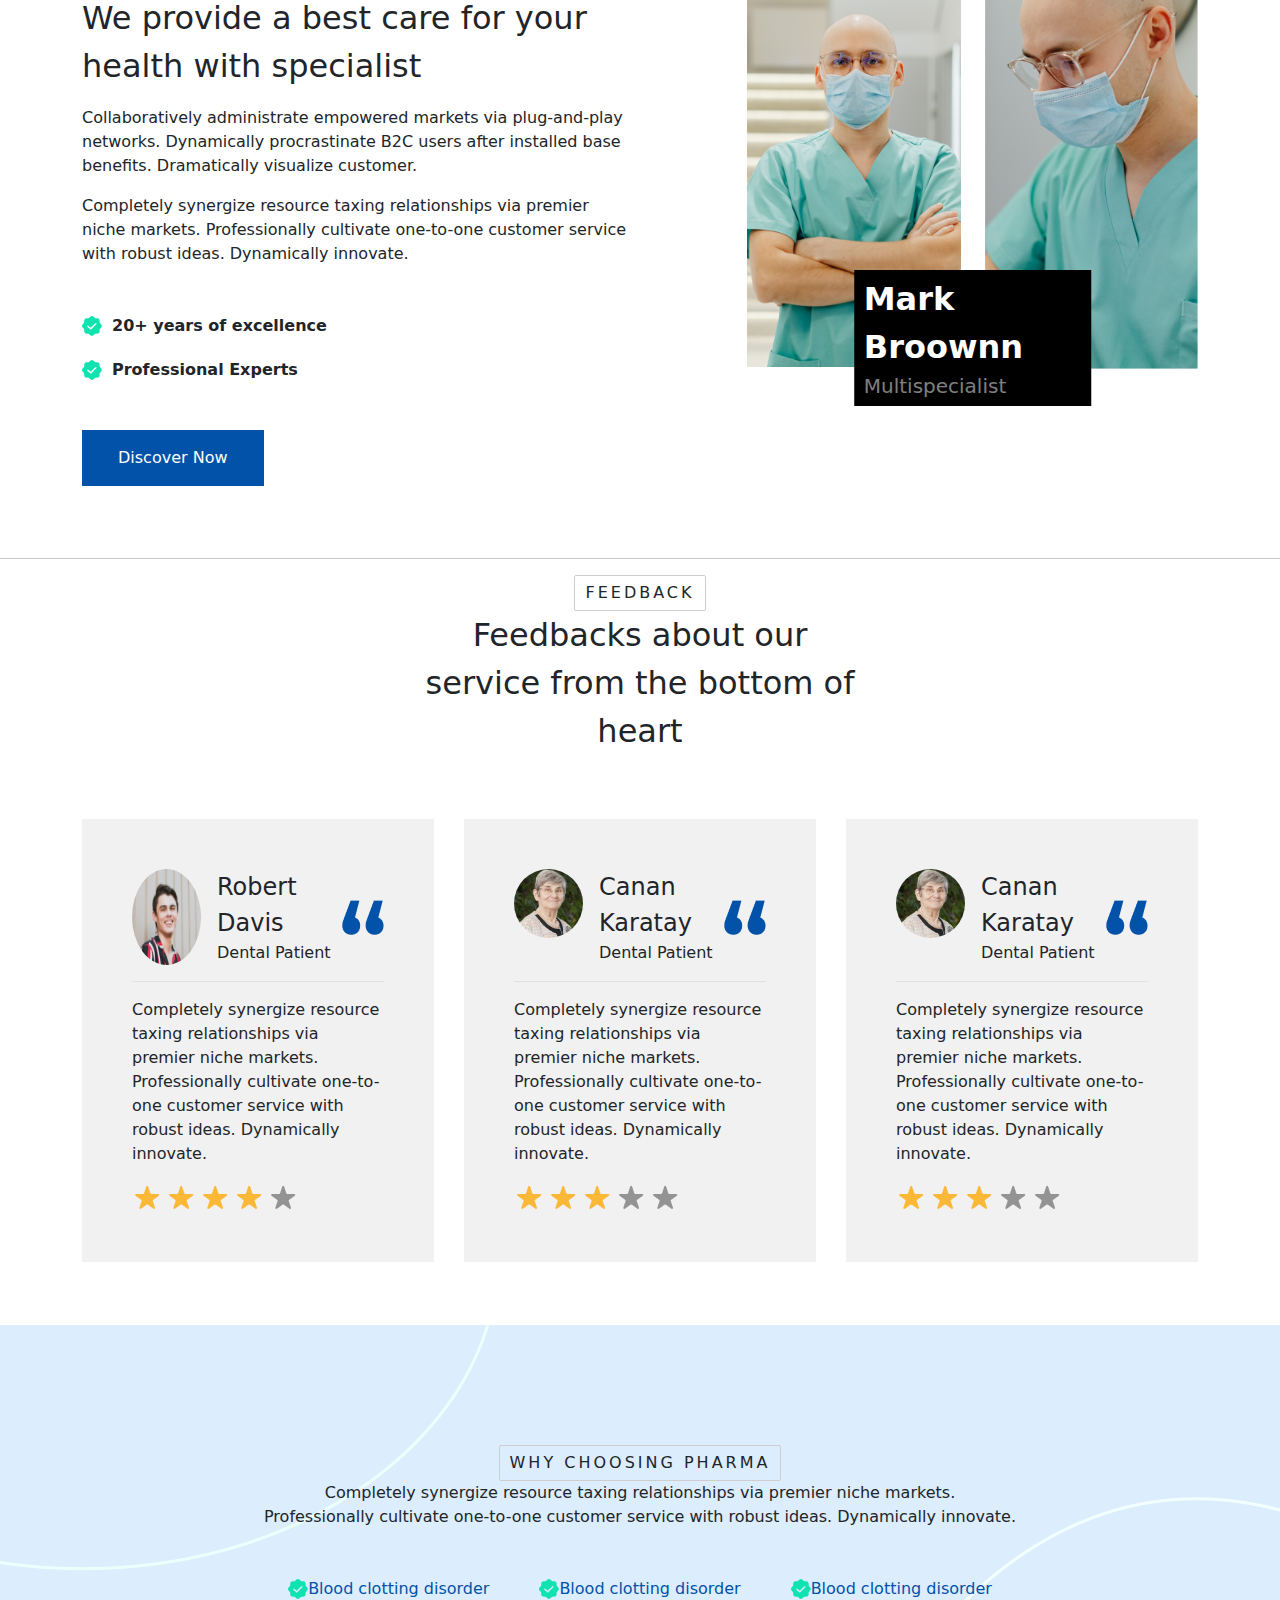
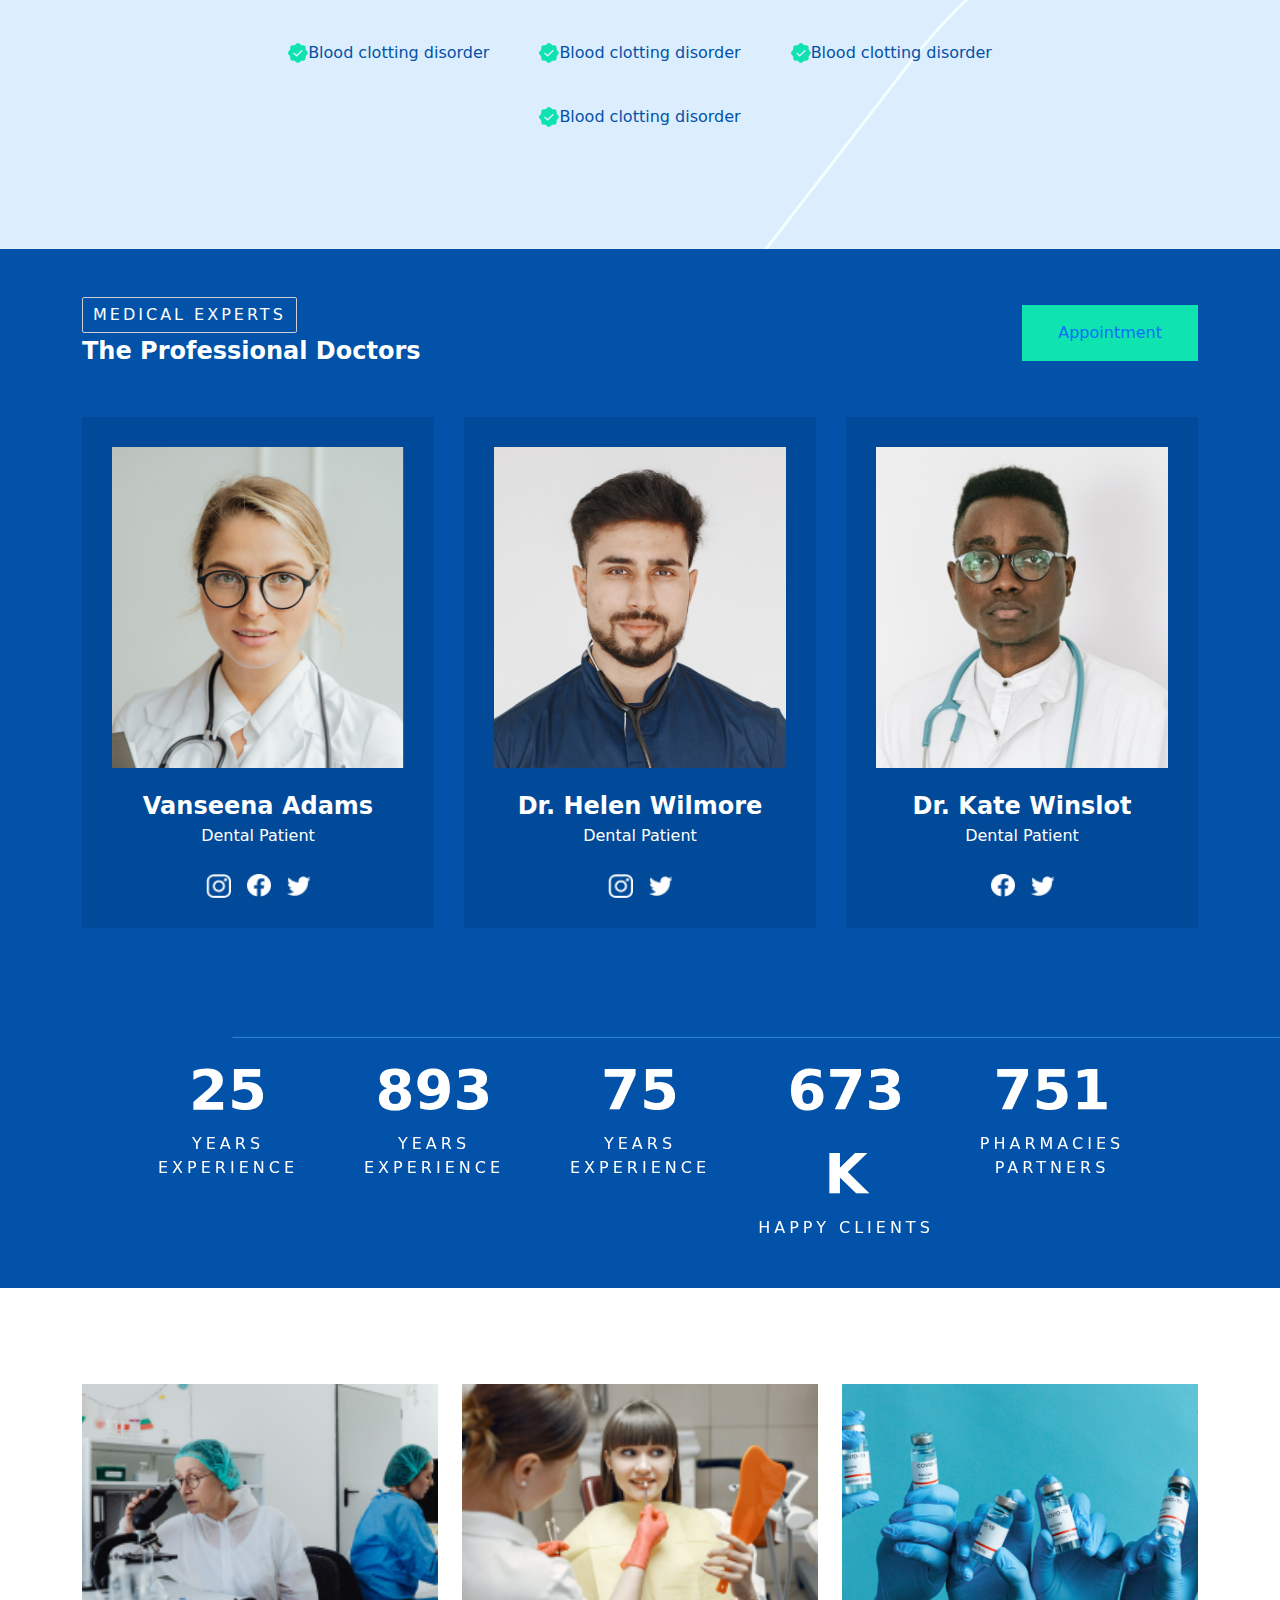
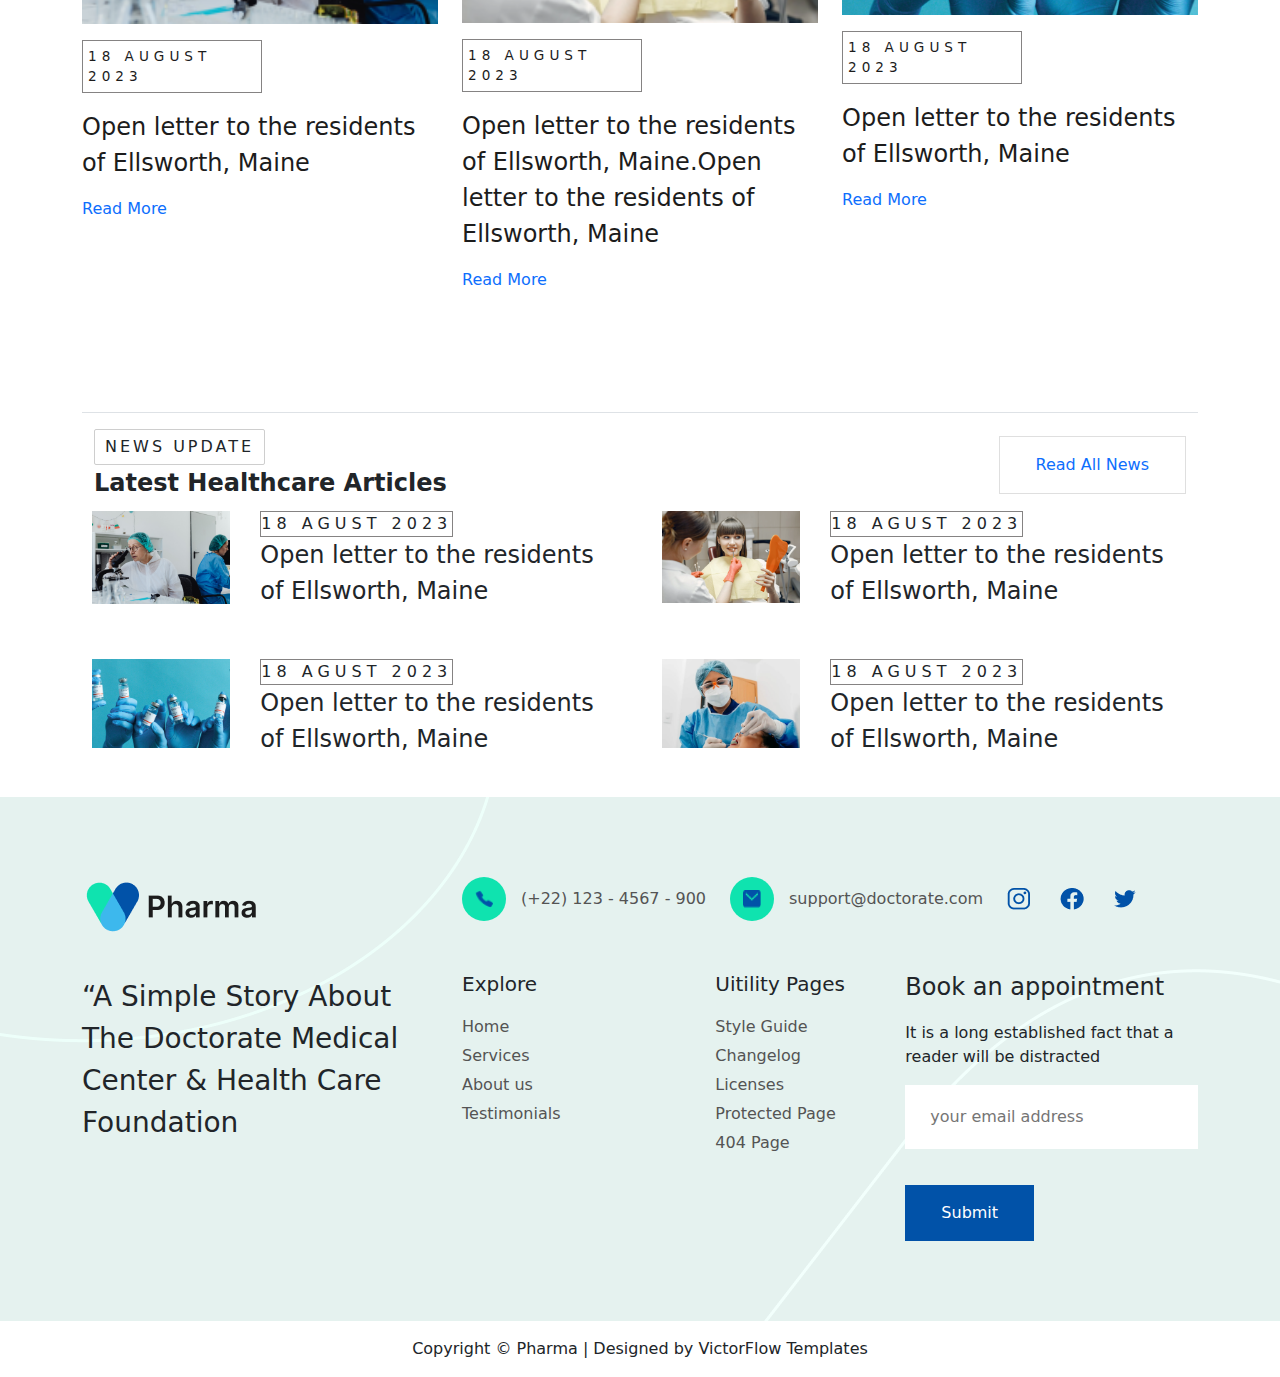
==== commit c7955510: "new feature - navbar sticky" ====
--- a/index.html
+++ b/index.html
@@ -13,38 +13,39 @@
 
     <link rel="stylesheet" href="assets/css/stlye.css"><!--css dosyasının yolunu kaydediyoruz-->
     <!--swipperdan çektik/ link ve script yerini değiştirdik-->
-    <script src="https://cdn.jsdelivr.net/npm/swiper@11/swiper-bundle.min.js"></script>
+
     <link rel="stylesheet" href="https://cdn.jsdelivr.net/npm/swiper@11/swiper-bundle.min.css" />
 
 </head>
 
 <body>
-
-    <header>
-        <div class="top-bar">
-            <div class="container"> <!--container class'tır-->
-                <div class="row">
-                    <div class="col-12 col-lg-6">
-
-                        <span>Welcome to Pharma. We provides medical accessoies</span>
-                    </div>
-
-                    <div class="col-12 col-lg-6">
-                        <div class="d-flex justify-content-end">
-                            <!--gap değeri iki fleximin(kutunun) arasındaki boşluğu sağlıyor-->
-                            <a href="tel:+(404) 850 - 7080" class="d-flex gap-2 align-items-center me-4">
-                                <i class="icon icon-phone"></i>
-                                <span class="me-2"> +(404) 850 - 7080</span>
-                            </a>
-                            <a href="#" class="d-flex gap-2 align-items-center">
-                                <i class="icon icon-mail"></i>
-                                <span class=" me-2"> info@aylngurel.org</span>
-                            </a>
-                        </div>
+    <div class="top-bar">
+        <div class="container"> <!--container class'tır-->
+            <div class="row">
+                <div class="col-12 col-lg-6">
+
+                    <span>Welcome to Pharma. We provides medical accessoies</span>
+                </div>
+
+                <div class="col-12 col-lg-6">
+                    <div class="d-flex justify-content-end">
+                        <!--gap değeri iki fleximin(kutunun) arasındaki boşluğu sağlıyor-->
+                        <a href="tel:+(404) 850 - 7080" class="d-flex gap-2 align-items-center me-4">
+                            <i class="icon icon-phone"></i>
+                            <span class="me-2"> +(404) 850 - 7080</span>
+                        </a>
+                        <a href="#" class="d-flex gap-2 align-items-center">
+                            <i class="icon icon-mail"></i>
+                            <span class=" me-2"> info@aylngurel.org</span>
+                        </a>
                     </div>
                 </div>
             </div>
         </div>
+    </div>
+
+    <header class="sticky-top">
+     
 
 
         <nav class="navbar navbar-expand-lg bg-body-tertiary">
@@ -64,7 +65,7 @@
                             <a class="nav-link active" aria-current="page" href="#">Home</a>
                         </li>
                         <li class="nav-item">
-                            <a class="nav-link" href="#">Features</a>
+                            <a class="nav-link" href="blog.html">Blog</a>
                         </li>
                         <li class="nav-item">
                             <a class="nav-link" href="#">Pricing</a>
@@ -110,7 +111,7 @@
                 <div class="swiper-slide">
                     <div class="slider-main">
                         <div class="container position-relative"> <!--çizgilerin dışına çıkmasın diye relative -->
-                            <div class="slider-main-content">
+                            <div class="slider-main-content fs-2">
                                 <div class="slider-main-content-top-info">
                                     MEDICAL PROFESSINS
                                 </div>
@@ -135,9 +136,13 @@
                 </div>
             </div>
             <script>
-                const swiper = new Swiper(".slider--main", {
-                    slidesPerView: 1,
-                    spaceBetween: 30,
+
+                document.addEventListener("DOMContentLoaded", (event) => {
+                    const swiper = new Swiper(".slider--main", {
+                        slidesPerView: 1,
+                        spaceBetween: 30,
+
+                    });
 
                 });
             </script>
@@ -151,7 +156,7 @@
 
             <div class="text-center">
                 <span class="section-service-title">Services</span>
-                <div class="fs-1" fw-medium>Feel Like Home With Best<br> Medical Care</div>
+                <div class="fs-2 " fw-medium id="titlefeel">Feel Like Home With Best<br> Medical Care</div>
             </div>
             <!--o kutulara service-card dedik. service card hover olduğu durumda content in içine aldık. gizledikten sonra da img göster dedik-->
             <div class="row me-5">
@@ -383,31 +388,32 @@
                         <div class="fs-5 fw-normal">Capitalize on low hanging fruit to identify a ballpark value
                             added activity to beta test. Override the digital divide with information highway will
                             close.</div>
-                            <div class="row my-4">
-                                <div class="col-6">
-                                        <div class="d-flex gap-2"> 
-                                            <div class="call-center-card-icon">
-                                                <i class="card-icon-1">
-                                                    <img src="assets/img/icon/button1.png" alt="">
-                                                </i>
-                                            </div> 
-                                            <span>Multi Speciality Pharma Treatment</span>  
-                                        </div>  
-                                </div>
-                                <div class="col-6">
-                                    <div class="d-flex gap-2">
-                                        <div class="call-center-card-icon">
-                                            <i class="card-icon-1">
-                                                <img src="assets/img/icon/button2.png" alt="">
-                                            </i>
-                                        </div> 
-                                        <span>24 Hours Medical Service</span>
+                        <div class="row my-4">
+                            <div class="col-6">
+                                <div class="d-flex gap-2">
+                                    <div class="call-center-card-icon">
+                                        <i class="card-icon-1">
+                                            <img src="assets/img/icon/button1.png" alt="">
+                                        </i>
                                     </div>
-    
-                                
-                                </div>
-                            </div>
-                  <a href="#" class="btn-main-blue">More About Us</a>
+                                    <span>Multi Speciality Pharma Treatment</span>
+                                </div>
+                            </div>
+                            <div class="col-6">
+                                <div class="d-flex gap-2">
+                                    <div class="call-center-card-icon">
+                                        <i class="card-icon-1">
+                                            <img src="assets/img/icon/button2.png" alt="">
+                                        </i>
+                                    </div>
+                                    <span>24 Hours Medical Service</span>
+                                </div>
+
+
+                            </div>
+                                      
+                        </div>
+                        <a href="#" class="btn-main-blue">More About Us</a>
 
                     </div>
                 </div>
@@ -474,12 +480,14 @@
                     <div class="row">
                         <div class="col-6 ">
                             <div class="special-care-content-img">
-                                <img src="assets/img/icon/doctor1.png" class="w-100 h-100 object-fit-cover" alt="specialcare">
+                                <img src="assets/img/icon/doctor1.png" class="w-100 h-100 object-fit-cover"
+                                    alt="specialcare">
                             </div>
                         </div>
                         <div class="col-6">
                             <div class="special-care-content-img">
-                                <img src="assets/img/icon/doctor2.png" class="w-100 h-100 object-fit-cover" alt="specialcare">
+                                <img src="assets/img/icon/doctor2.png" class="w-100 h-100 object-fit-cover"
+                                    alt="specialcare">
                             </div>
                         </div>
                     </div>
@@ -591,28 +599,33 @@
 
         </div>
         <script>
-            const swiper2 = new Swiper(".slider--feedback-card", {
-                
-                slidesPerView: 1,//bütün ekranlarda 2 gözükür kırılım nokrası vermediğim için
-                spaceBetween: 15,// tablet ve mobilim 1 görecek
-                pagination: {
-                    el: ".swiper-pagination",
-                    clickable: true,
-                },
-                breakpoints: {
-               
-              720: {
-              slidesPerView: 2,
-              spaceBetween: 30,
-               },
-               992: {
-               slidesPerView: 3,
-               spaceBetween: 30,
-                },},
-              
-   
-            }
-            );
+
+            document.addEventListener("DOMContentLoaded", (event) => {
+                const swiper2 = new Swiper(".slider--feedback-card", {
+
+                    slidesPerView: 1,//bütün ekranlarda 2 gözükür kırılım nokrası vermediğim için
+                    spaceBetween: 15,// tablet ve mobilim 1 görecek
+                    pagination: {
+                        el: ".swiper-pagination",
+                        clickable: true,
+                    },
+                    breakpoints: {
+
+                        720: {
+                            slidesPerView: 2,
+                            spaceBetween: 30,
+                        },
+                        992: {
+                            slidesPerView: 3,
+                            spaceBetween: 30,
+                        },
+                    },
+
+
+                }
+                );
+
+            });
 
         </script>
     </section>
@@ -702,11 +715,29 @@
                                 </div>
                             </div>
                         </div>
-                    </div>
-                </div>
-            </div>
-            <img src="assets/img/team/line.png" class="team-card-line w-100">
+                        <div class="swiper-slide mb-5">
+                            <div class="team-card ">
+                                <div class="team-card-img">
+                                    <img src="assets/img/team/member-3.png" alt="">
+                                </div>
+                                <div class="team-card-title">
+                                    Dr. Kate Winslot
+                                </div>
+                                <div class="team-card-desc">
+                                    Dental Patient
+                                </div>
+                                <div class="team-card-social-media">
+                                    <a href="#" class="icon-facebook"></a>
+                                    <a href="#" class="icon-twitter"></a>
+                                </div>
+                            </div>
+                        </div>
+                    </div>
+                </div>
+            </div>
+            
             <div class="container pt-5">
+                <img src="assets/img/team/line.png" class="team-card-line w-100">
                 <div class="swiper slider--istatictic">
                     <div class="swiper-wrapper">
                         <div class="swiper-slide">
@@ -759,42 +790,46 @@
 
         </div>
         <script>
-            const swiper1 = new Swiper(".slider--team", {
-                slidesPerView: 1,
-                spaceBetween: 30,
-                pagination: {
-                    el: ".swiper-pagination",
-                    clickable: true,
-                },
-                breakpoints:{
-                    768:{
-                slidesPerView: 2,
-                spaceBetween: 30,
-
+            document.addEventListener("DOMContentLoaded", (event) => {
+                const swiper1 = new Swiper(".slider--team", {
+                    slidesPerView: 1,
+                    spaceBetween: 30,
+                    pagination: {
+                        el: ".swiper-pagination",
+                        clickable: true,
                     },
-                    992:{
-                 slidesPerView: 3,
-                spaceBetween: 30,
-
+                    breakpoints: {
+                        768: {
+                            slidesPerView: 2,
+                            spaceBetween: 30,
+
+                        },
+                        992: {
+                            slidesPerView: 3,
+                            spaceBetween: 30,
+
+                        }
                     }
-                }
+                });
+                const swiperistatistic = new Swiper(".slider--istatictic", {
+                    slidesPerView: 1,
+                    spaceBetween: 30,
+                    breakpoints: {
+                        768: {
+                            slidesPerView: 2,
+                            spaceBetween: 30,
+                        },
+                        992: {
+                            slidesPerView: 5,
+                            spaceBetween: 30,
+                        },
+
+                    }
+
+                });
+
             });
-            const swiperistatistic = new Swiper(".slider--istatictic", {
-                slidesPerView: 1,
-                spaceBetween: 30,
-                breakpoints:{
-                    768:{
-                        slidesPerView:2,
-                        spaceBetween:30,
-                    },
-                    992:{
-                        slidesPerView:5,
-                        spaceBetween:30,
-                    },
-                    
-                }
-
-            });
+
         </script>
     </section>
 
@@ -802,7 +837,7 @@
     <section>
         <div class="container py-5">
             <div class="row">
-                <div class="col-4">
+                <div class="col-4 mb-4">
                     <div class="blog-card">
                         <div class="blog-card-img mb-3">
                             <img src="assets/img/team/lady.png" alt="blog">
@@ -820,7 +855,7 @@
 
 
                 </div>
-                <div class="col-4">
+                <div class="col-4 mb-4">
                     <div class="blog-card">
                         <div class="blog-card-img mb-3">
                             <img src="assets/img/team/lady2.png" class="" alt="blog">
@@ -839,7 +874,7 @@
 
 
                 </div>
-                <div class="col-4">
+                <div class="col-4 mb-4">
                     <div class="blog-card">
                         <div class="blog-card-img mb-3">
                             <img src="assets/img/team/ilac.png" class=" alt=" blog">
@@ -955,8 +990,8 @@
     </section>
     <footer>
         <div class="end-blog-card">
-        <div class="container">
-           
+            <div class="container">
+
                 <div class="row">
                     <div class="col-12 col-lg-3 col-xl-4 ">
                         <div class="end-blog-card-left ">
@@ -968,7 +1003,7 @@
                         </div>
                     </div>
                     <div class="col-12 col-lg-9 col-xl-8 ">
-                        
+
                         <div class="row mb-5  ">
                             <div class="col-12 col-lg-auto">
                                 <a href="#" class="end-blog-card-phone">
@@ -982,13 +1017,13 @@
                                     <span>support@doctorate.com</span>
                                 </a>
                             </div>
-                            
-                            <div class="col-12 col-lg-auto" >
+
+                            <div class="col-12 col-lg-auto">
 
                                 <div class="end-blog-card-right-social">
                                     <img src="assets/img/team/Insta.png" alt="">
-                                <img src="assets/img/team/f.png" alt="">
-                                <img src="assets/img/team/Twiter.png" alt="">
+                                    <img src="assets/img/team/f.png" alt="">
+                                    <img src="assets/img/team/Twiter.png" alt="">
                                 </div>
 
                             </div>
@@ -1017,30 +1052,31 @@
                                     <a href="#">404 Page</a>
                                 </div>
                             </div>
-                            
+
                             <div class="col-12 col-lg-5">
                                 <div class="end-blog-card-third">
                                     <div class="end-blog-card-right-third"></div>
                                     <div class="end-blog-card-right-third-title mb-3">
                                         Book an appointment
                                     </div>
-                                    <div class="end-blog-card-right-third-desc mb-3">It is a long established fact that a
+                                    <div class="end-blog-card-right-third-desc mb-3">It is a long established fact that
+                                        a
                                         reader will be distracted</div>
-                                        <input type="email" name="" id="" class="end-blog-card-right-third-input mb-3" placeholder="your email address"
-                                        >
-                                       
+                                    <input type="email" name="" id="" class="end-blog-card-right-third-input mb-3"
+                                        placeholder="your email address">
+
                                     <div class="end-blog-card-right-third-button ">
                                         <a href="#" class="btn-main-blue "> Submit </a>
 
-                                    
-                                </div>
-                            </div>
-                        </div>
-
-                    </div>
-                </div>
-            </div>
-        </div>
+
+                                    </div>
+                                </div>
+                            </div>
+
+                        </div>
+                    </div>
+                </div>
+            </div>
 
     </footer>
     <div class="bg-white text-center py-3">
@@ -1053,6 +1089,8 @@
         integrity="sha384-YvpcrYf0tY3lHB60NNkmXc5s9fDVZLESaAA55NDzOxhy9GkcIdslK1eN7N6jIeHz"
         crossorigin="anonymous"></script>
 
+    <script src="https://cdn.jsdelivr.net/npm/swiper@11/swiper-bundle.min.js"></script>
+
 
 </body>
 
